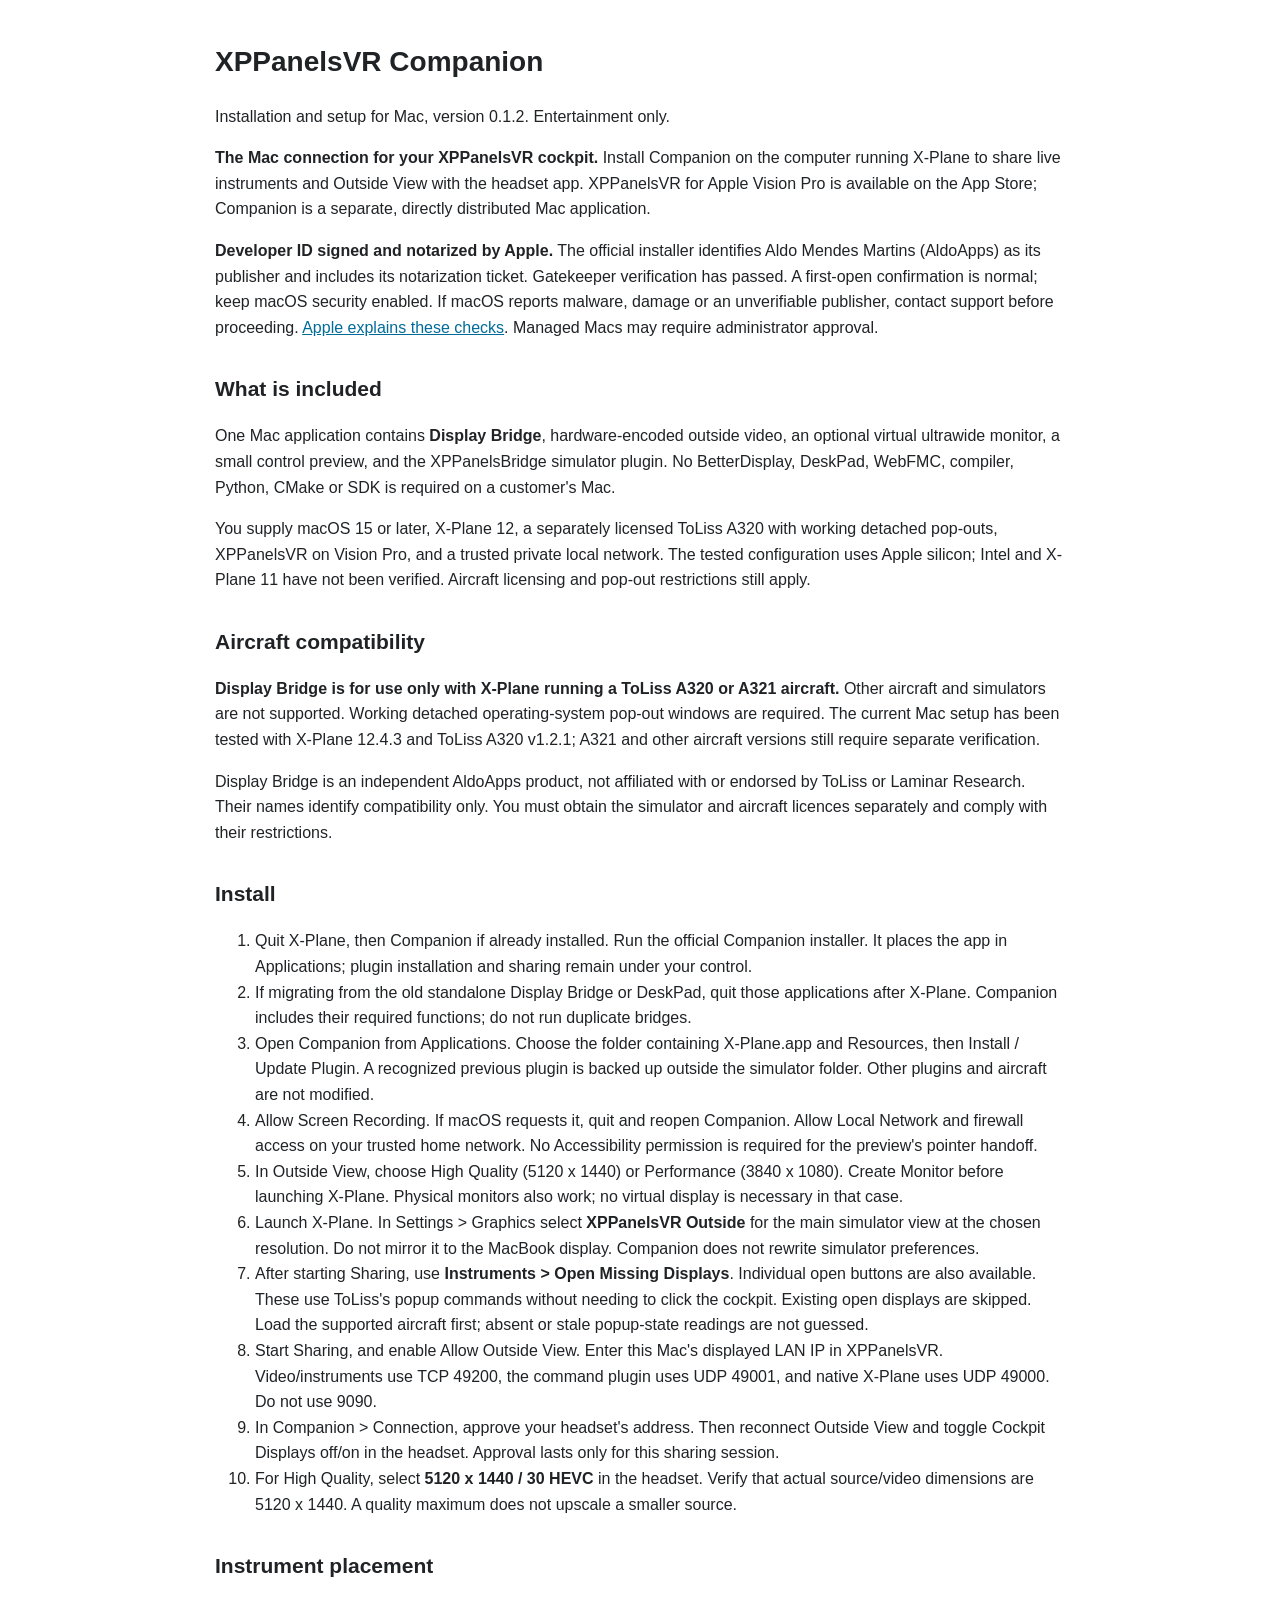
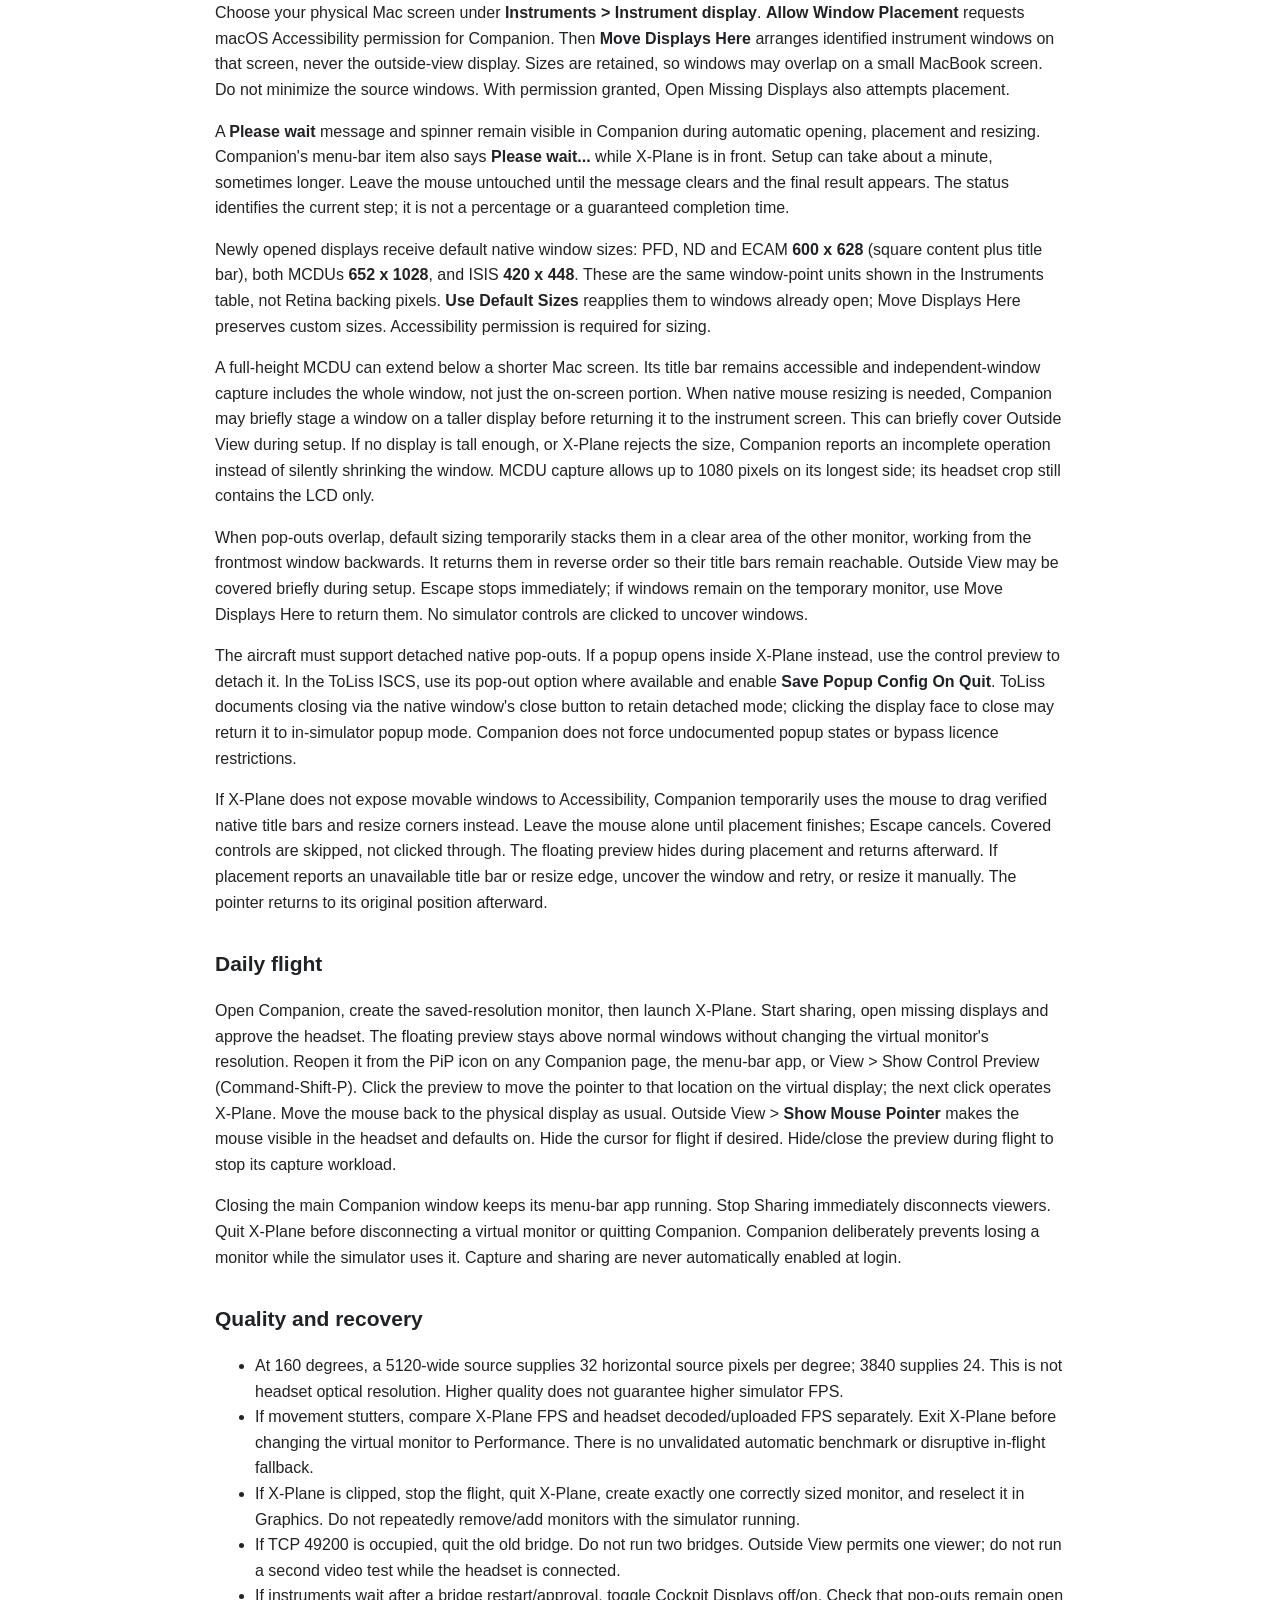
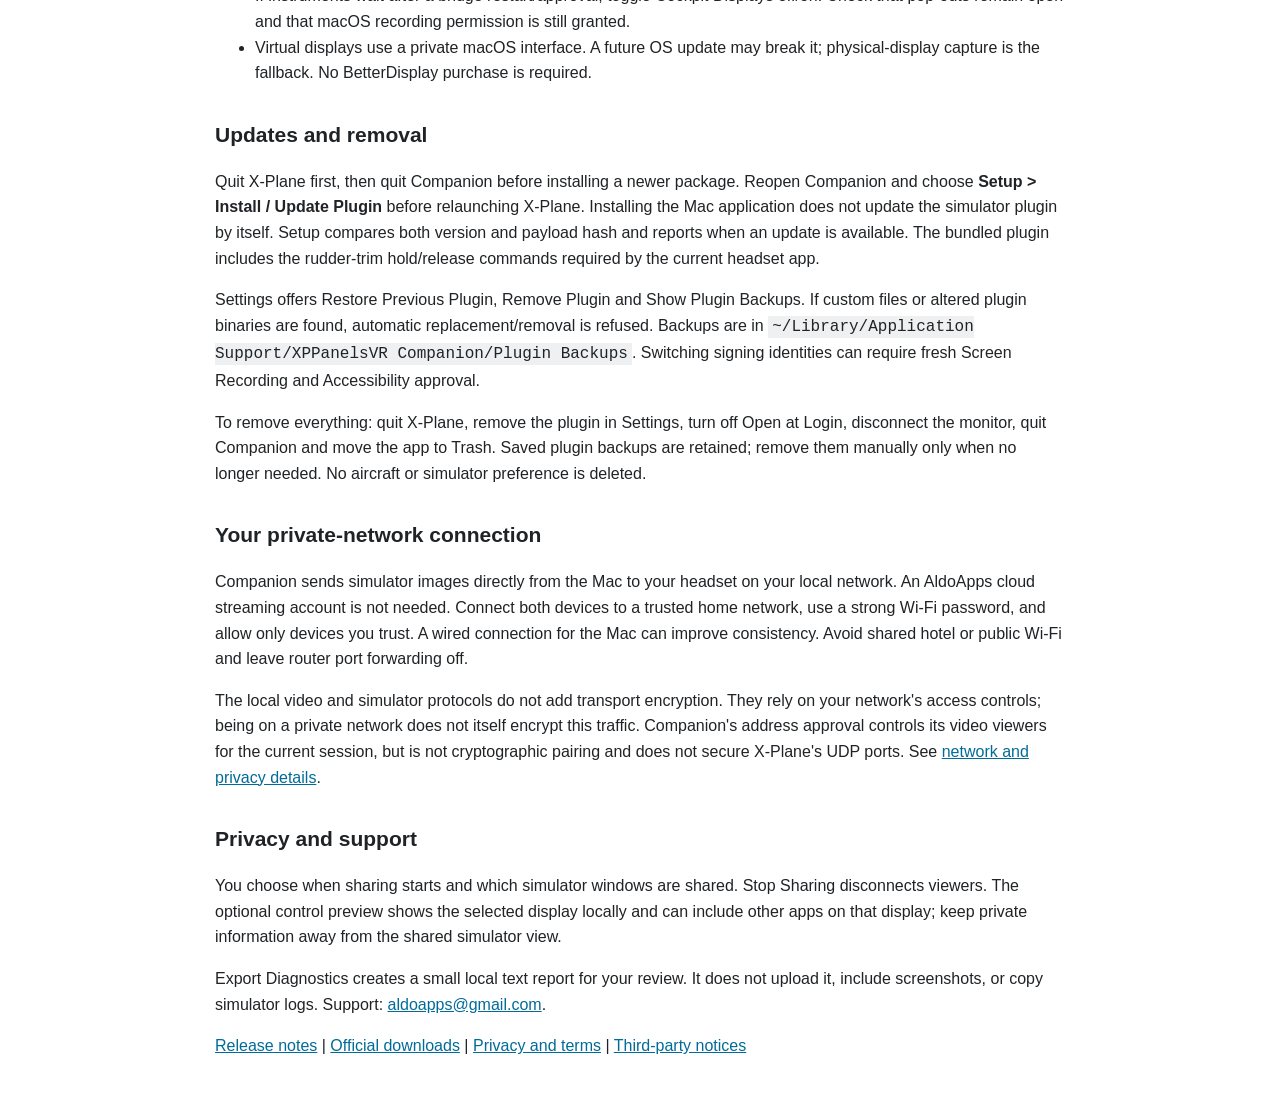
==== Help.html @ 798d8218 "Clarify official installer, Apple verification and private-network setup" ====
<!doctype html><html lang="en"><meta charset="utf-8"><meta name="viewport" content="width=device-width">
<title>XPPanelsVR Companion Help</title>
<style>body{font:16px/1.6 -apple-system,sans-serif;max-width:850px;margin:40px auto;padding:0 24px;color:#202326}h1{font-size:28px}h2{font-size:21px;margin-top:32px}code{background:#eef0f2;padding:2px 4px}a{color:#006b98}</style>
<h1>XPPanelsVR Companion</h1><p>Installation and setup for Mac, version 0.1.2. Entertainment only.</p>
<p><strong>The Mac connection for your XPPanelsVR cockpit.</strong> Install Companion on the computer running X-Plane to share live instruments and Outside View with the headset app. XPPanelsVR for Apple Vision Pro is available on the App Store; Companion is a separate, directly distributed Mac application.</p>
<p><strong>Developer ID signed and notarized by Apple.</strong> The official installer identifies Aldo Mendes Martins (AldoApps) as its publisher and includes its notarization ticket. Gatekeeper verification has passed. A first-open confirmation is normal; keep macOS security enabled. If macOS reports malware, damage or an unverifiable publisher, contact support before proceeding. <a href="https://support.apple.com/102445">Apple explains these checks</a>. Managed Macs may require administrator approval.</p>
<h2>What is included</h2>
<p>One Mac application contains <strong>Display Bridge</strong>, hardware-encoded outside video, an optional virtual ultrawide monitor, a small control preview, and the XPPanelsBridge simulator plugin. No BetterDisplay, DeskPad, WebFMC, compiler, Python, CMake or SDK is required on a customer's Mac.</p>
<p>You supply macOS 15 or later, X-Plane 12, a separately licensed ToLiss A320 with working detached pop-outs, XPPanelsVR on Vision Pro, and a trusted private local network. The tested configuration uses Apple silicon; Intel and X-Plane 11 have not been verified. Aircraft licensing and pop-out restrictions still apply.</p>
<h2>Aircraft compatibility</h2>
<p><strong>Display Bridge is for use only with X-Plane running a ToLiss A320 or A321 aircraft.</strong> Other aircraft and simulators are not supported. Working detached operating-system pop-out windows are required. The current Mac setup has been tested with X-Plane 12.4.3 and ToLiss A320 v1.2.1; A321 and other aircraft versions still require separate verification.</p>
<p>Display Bridge is an independent AldoApps product, not affiliated with or endorsed by ToLiss or Laminar Research. Their names identify compatibility only. You must obtain the simulator and aircraft licences separately and comply with their restrictions.</p>
<h2>Install</h2><ol>
<li>Quit X-Plane, then Companion if already installed. Run the official Companion installer. It places the app in Applications; plugin installation and sharing remain under your control.</li>
<li>If migrating from the old standalone Display Bridge or DeskPad, quit those applications after X-Plane. Companion includes their required functions; do not run duplicate bridges.</li>
<li>Open Companion from Applications. Choose the folder containing X-Plane.app and Resources, then Install / Update Plugin. A recognized previous plugin is backed up outside the simulator folder. Other plugins and aircraft are not modified.</li>
<li>Allow Screen Recording. If macOS requests it, quit and reopen Companion. Allow Local Network and firewall access on your trusted home network. No Accessibility permission is required for the preview's pointer handoff.</li>
<li>In Outside View, choose High Quality (5120 x 1440) or Performance (3840 x 1080). Create Monitor before launching X-Plane. Physical monitors also work; no virtual display is necessary in that case.</li>
<li>Launch X-Plane. In Settings &gt; Graphics select <strong>XPPanelsVR Outside</strong> for the main simulator view at the chosen resolution. Do not mirror it to the MacBook display. Companion does not rewrite simulator preferences.</li>
<li>After starting Sharing, use <strong>Instruments &gt; Open Missing Displays</strong>. Individual open buttons are also available. These use ToLiss's popup commands without needing to click the cockpit. Existing open displays are skipped. Load the supported aircraft first; absent or stale popup-state readings are not guessed.</li>
<li>Start Sharing, and enable Allow Outside View. Enter this Mac's displayed LAN IP in XPPanelsVR. Video/instruments use TCP 49200, the command plugin uses UDP 49001, and native X-Plane uses UDP 49000. Do not use 9090.</li>
<li>In Companion &gt; Connection, approve your headset's address. Then reconnect Outside View and toggle Cockpit Displays off/on in the headset. Approval lasts only for this sharing session.</li>
<li>For High Quality, select <strong>5120 x 1440 / 30 HEVC</strong> in the headset. Verify that actual source/video dimensions are 5120 x 1440. A quality maximum does not upscale a smaller source.</li>
</ol>
<h2>Instrument placement</h2><p>Choose your physical Mac screen under <strong>Instruments &gt; Instrument display</strong>. <strong>Allow Window Placement</strong> requests macOS Accessibility permission for Companion. Then <strong>Move Displays Here</strong> arranges identified instrument windows on that screen, never the outside-view display. Sizes are retained, so windows may overlap on a small MacBook screen. Do not minimize the source windows. With permission granted, Open Missing Displays also attempts placement.</p>
<p>A <strong>Please wait</strong> message and spinner remain visible in Companion during automatic opening, placement and resizing. Companion's menu-bar item also says <strong>Please wait...</strong> while X-Plane is in front. Setup can take about a minute, sometimes longer. Leave the mouse untouched until the message clears and the final result appears. The status identifies the current step; it is not a percentage or a guaranteed completion time.</p>
<p>Newly opened displays receive default native window sizes: PFD, ND and ECAM <strong>600 x 628</strong> (square content plus title bar), both MCDUs <strong>652 x 1028</strong>, and ISIS <strong>420 x 448</strong>. These are the same window-point units shown in the Instruments table, not Retina backing pixels. <strong>Use Default Sizes</strong> reapplies them to windows already open; Move Displays Here preserves custom sizes. Accessibility permission is required for sizing.</p>
<p>A full-height MCDU can extend below a shorter Mac screen. Its title bar remains accessible and independent-window capture includes the whole window, not just the on-screen portion. When native mouse resizing is needed, Companion may briefly stage a window on a taller display before returning it to the instrument screen. This can briefly cover Outside View during setup. If no display is tall enough, or X-Plane rejects the size, Companion reports an incomplete operation instead of silently shrinking the window. MCDU capture allows up to 1080 pixels on its longest side; its headset crop still contains the LCD only.</p>
<p>When pop-outs overlap, default sizing temporarily stacks them in a clear area of the other monitor, working from the frontmost window backwards. It returns them in reverse order so their title bars remain reachable. Outside View may be covered briefly during setup. Escape stops immediately; if windows remain on the temporary monitor, use Move Displays Here to return them. No simulator controls are clicked to uncover windows.</p>
<p>The aircraft must support detached native pop-outs. If a popup opens inside X-Plane instead, use the control preview to detach it. In the ToLiss ISCS, use its pop-out option where available and enable <strong>Save Popup Config On Quit</strong>. ToLiss documents closing via the native window's close button to retain detached mode; clicking the display face to close may return it to in-simulator popup mode. Companion does not force undocumented popup states or bypass licence restrictions.</p>
<p>If X-Plane does not expose movable windows to Accessibility, Companion temporarily uses the mouse to drag verified native title bars and resize corners instead. Leave the mouse alone until placement finishes; Escape cancels. Covered controls are skipped, not clicked through. The floating preview hides during placement and returns afterward. If placement reports an unavailable title bar or resize edge, uncover the window and retry, or resize it manually. The pointer returns to its original position afterward.</p>
<h2>Daily flight</h2><p>Open Companion, create the saved-resolution monitor, then launch X-Plane. Start sharing, open missing displays and approve the headset. The floating preview stays above normal windows without changing the virtual monitor's resolution. Reopen it from the PiP icon on any Companion page, the menu-bar app, or View &gt; Show Control Preview (Command-Shift-P). Click the preview to move the pointer to that location on the virtual display; the next click operates X-Plane. Move the mouse back to the physical display as usual. Outside View &gt; <strong>Show Mouse Pointer</strong> makes the mouse visible in the headset and defaults on. Hide the cursor for flight if desired. Hide/close the preview during flight to stop its capture workload.</p>
<p>Closing the main Companion window keeps its menu-bar app running. Stop Sharing immediately disconnects viewers. Quit X-Plane before disconnecting a virtual monitor or quitting Companion. Companion deliberately prevents losing a monitor while the simulator uses it. Capture and sharing are never automatically enabled at login.</p>
<h2>Quality and recovery</h2><ul>
<li>At 160 degrees, a 5120-wide source supplies 32 horizontal source pixels per degree; 3840 supplies 24. This is not headset optical resolution. Higher quality does not guarantee higher simulator FPS.</li>
<li>If movement stutters, compare X-Plane FPS and headset decoded/uploaded FPS separately. Exit X-Plane before changing the virtual monitor to Performance. There is no unvalidated automatic benchmark or disruptive in-flight fallback.</li>
<li>If X-Plane is clipped, stop the flight, quit X-Plane, create exactly one correctly sized monitor, and reselect it in Graphics. Do not repeatedly remove/add monitors with the simulator running.</li>
<li>If TCP 49200 is occupied, quit the old bridge. Do not run two bridges. Outside View permits one viewer; do not run a second video test while the headset is connected.</li>
<li>If instruments wait after a bridge restart/approval, toggle Cockpit Displays off/on. Check that pop-outs remain open and that macOS recording permission is still granted.</li>
<li>Virtual displays use a private macOS interface. A future OS update may break it; physical-display capture is the fallback. No BetterDisplay purchase is required.</li>
</ul>
<h2>Updates and removal</h2><p>Quit X-Plane first, then quit Companion before installing a newer package. Reopen Companion and choose <strong>Setup &gt; Install / Update Plugin</strong> before relaunching X-Plane. Installing the Mac application does not update the simulator plugin by itself. Setup compares both version and payload hash and reports when an update is available. The bundled plugin includes the rudder-trim hold/release commands required by the current headset app.</p>
<p>Settings offers Restore Previous Plugin, Remove Plugin and Show Plugin Backups. If custom files or altered plugin binaries are found, automatic replacement/removal is refused. Backups are in <code>~/Library/Application Support/XPPanelsVR Companion/Plugin Backups</code>. Switching signing identities can require fresh Screen Recording and Accessibility approval.</p>
<p>To remove everything: quit X-Plane, remove the plugin in Settings, turn off Open at Login, disconnect the monitor, quit Companion and move the app to Trash. Saved plugin backups are retained; remove them manually only when no longer needed. No aircraft or simulator preference is deleted.</p>
<h2 id="private-network">Your private-network connection</h2><p>Companion sends simulator images directly from the Mac to your headset on your local network. An AldoApps cloud streaming account is not needed. Connect both devices to a trusted home network, use a strong Wi-Fi password, and allow only devices you trust. A wired connection for the Mac can improve consistency. Avoid shared hotel or public Wi-Fi and leave router port forwarding off.</p>
<p>The local video and simulator protocols do not add transport encryption. They rely on your network's access controls; being on a private network does not itself encrypt this traffic. Companion's address approval controls its video viewers for the current session, but is not cryptographic pairing and does not secure X-Plane's UDP ports. See <a href="Privacy-and-Terms.html#network">network and privacy details</a>.</p>
<h2>Privacy and support</h2><p>You choose when sharing starts and which simulator windows are shared. Stop Sharing disconnects viewers. The optional control preview shows the selected display locally and can include other apps on that display; keep private information away from the shared simulator view.</p>
<p>Export Diagnostics creates a small local text report for your review. It does not upload it, include screenshots, or copy simulator logs. Support: <a href="mailto:aldoapps@gmail.com">aldoapps@gmail.com</a>.</p>
<p><a href="Release-Notes.html">Release notes</a> | <a href="https://aldomm.github.io/XPPanelsVR-Companion/">Official downloads</a> | <a href="Privacy-and-Terms.html">Privacy and terms</a> | <a href="Third-Party-Notices.html">Third-party notices</a></p></html>
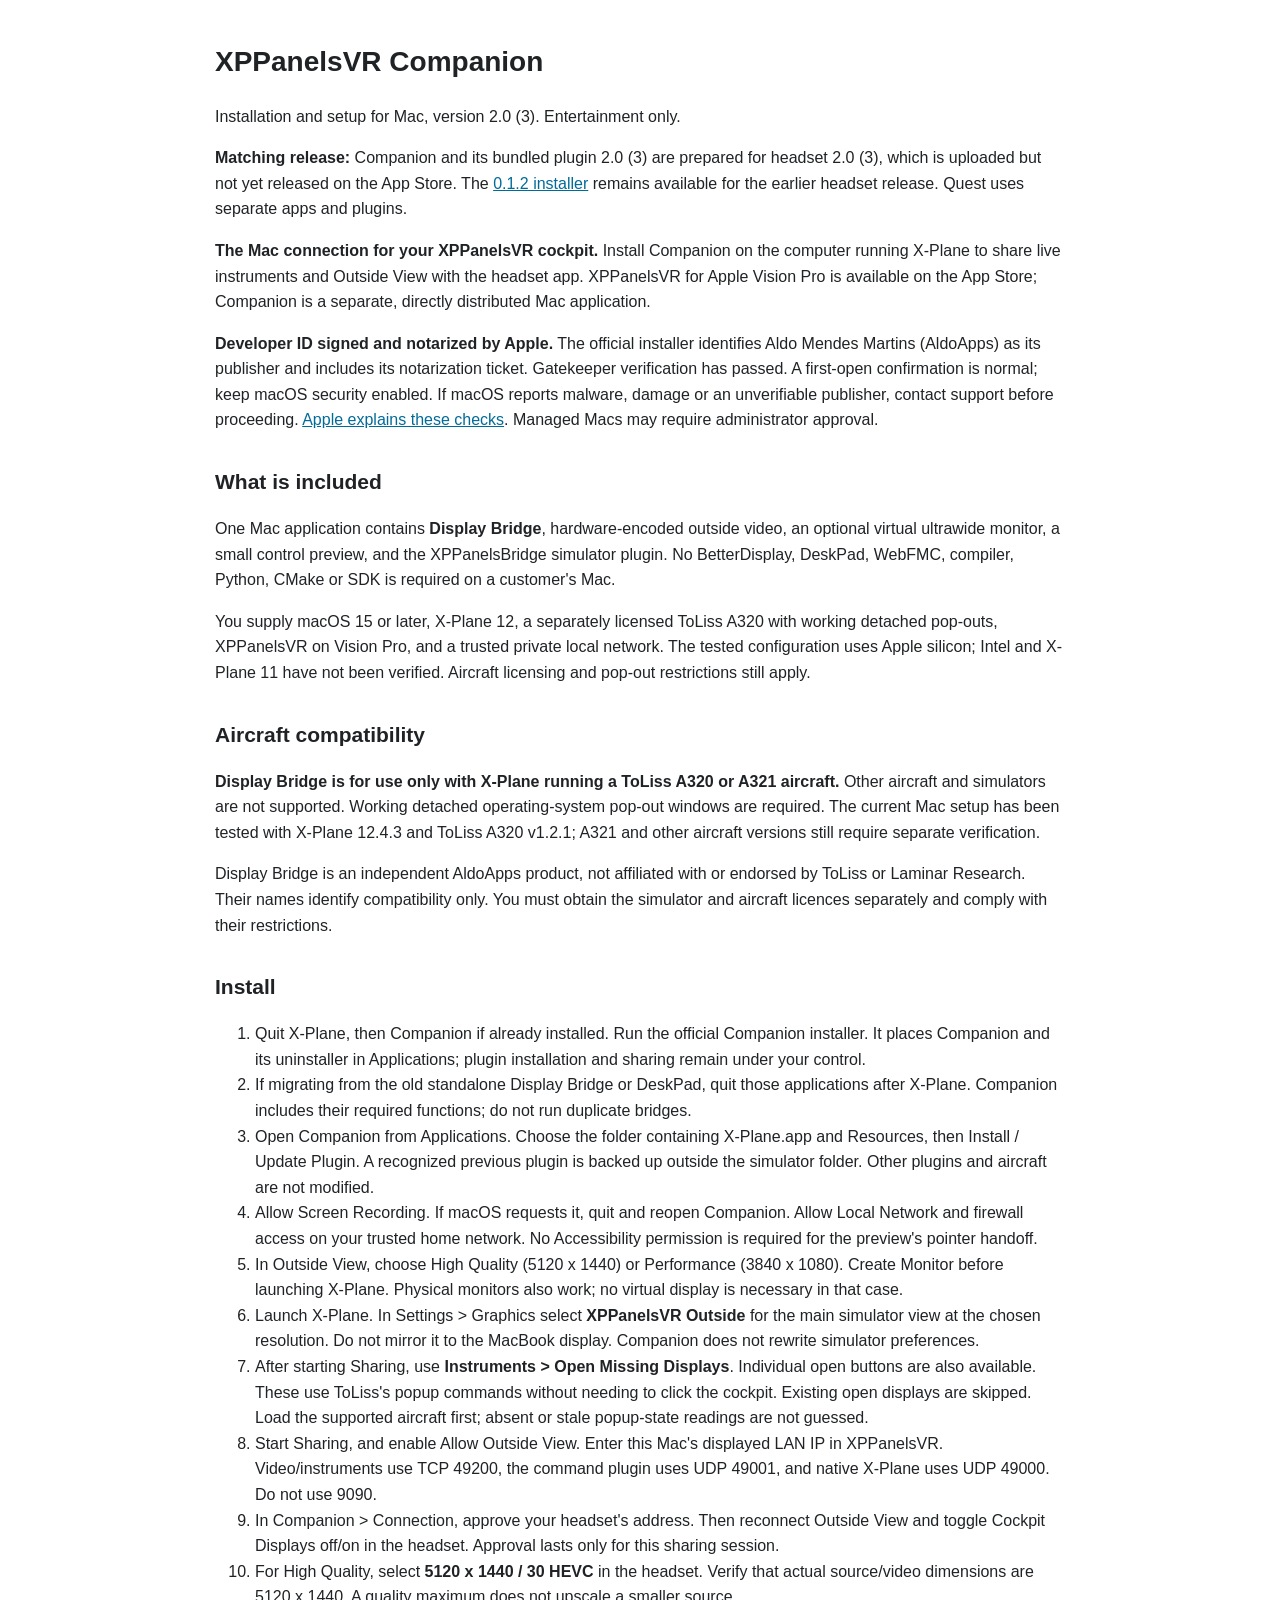
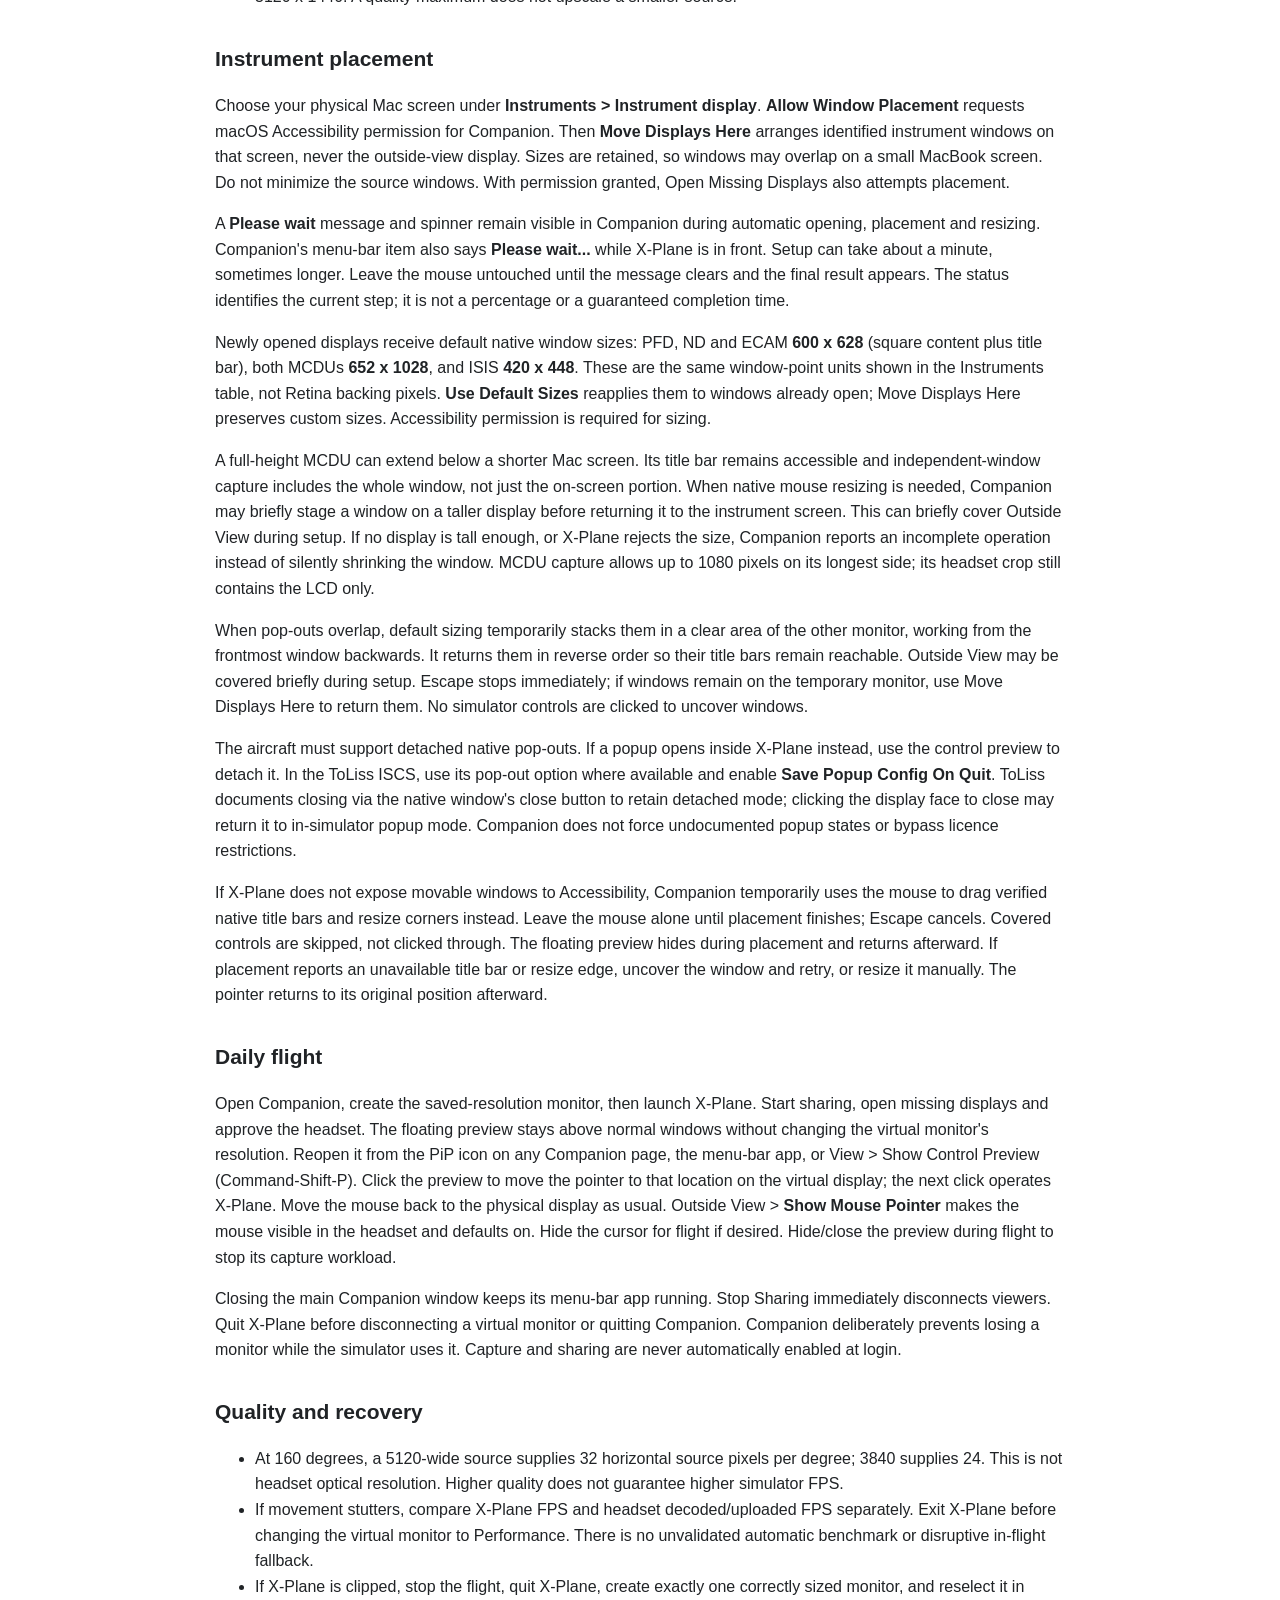
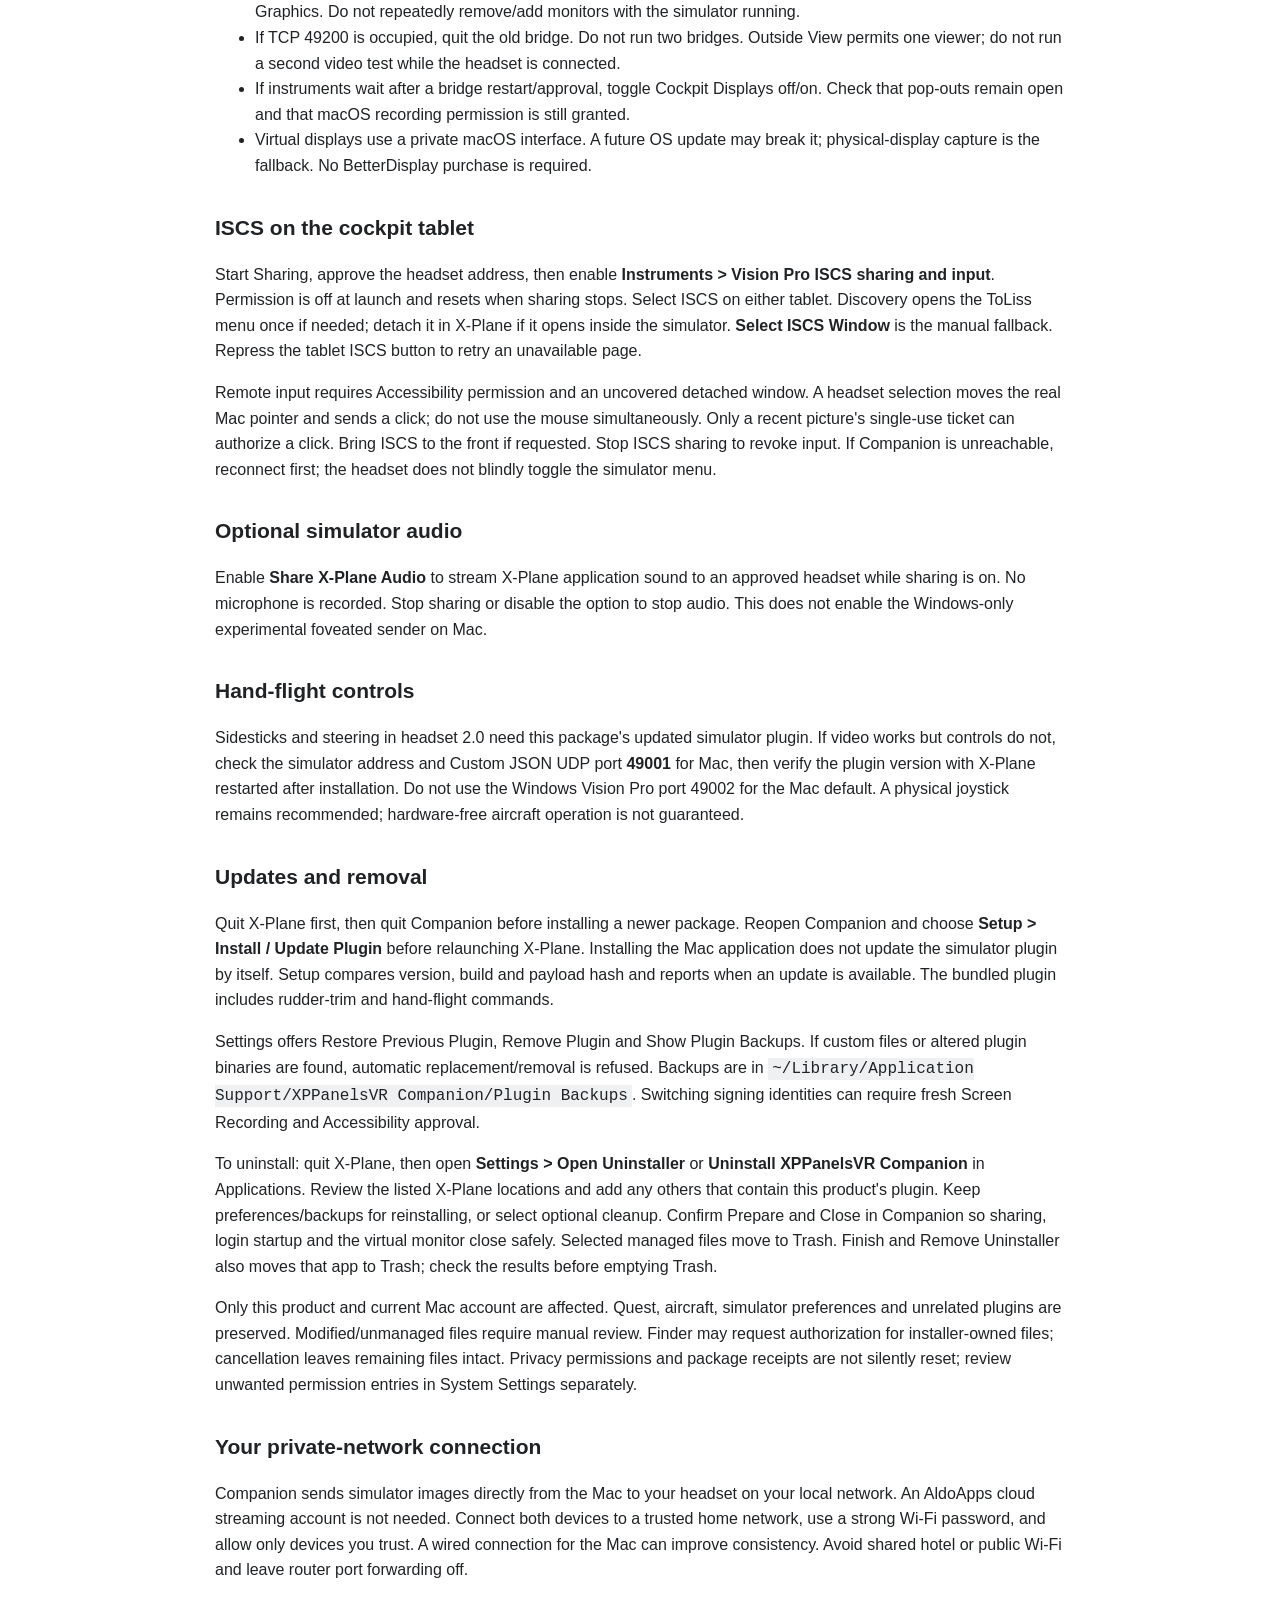
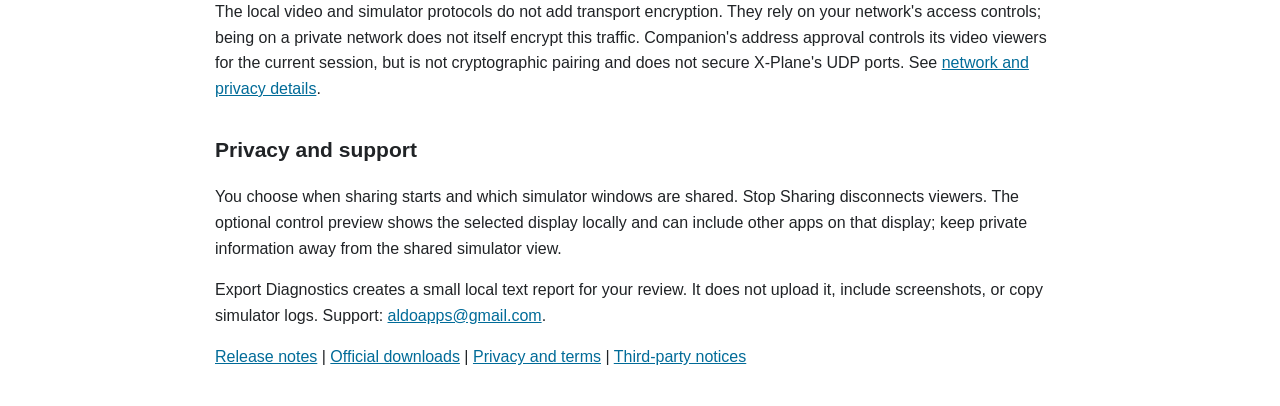
==== commit f9e5c271: "Publish notarized Mac Companion 2.0 build 3 download information" ====
--- a/Help.html
+++ b/Help.html
@@ -1,7 +1,8 @@
 <!doctype html><html lang="en"><meta charset="utf-8"><meta name="viewport" content="width=device-width">
 <title>XPPanelsVR Companion Help</title>
 <style>body{font:16px/1.6 -apple-system,sans-serif;max-width:850px;margin:40px auto;padding:0 24px;color:#202326}h1{font-size:28px}h2{font-size:21px;margin-top:32px}code{background:#eef0f2;padding:2px 4px}a{color:#006b98}</style>
-<h1>XPPanelsVR Companion</h1><p>Installation and setup for Mac, version 0.1.2. Entertainment only.</p>
+<h1>XPPanelsVR Companion</h1><p>Installation and setup for Mac, version 2.0 (3). Entertainment only.</p>
+<p><strong>Matching release:</strong> Companion and its bundled plugin 2.0 (3) are prepared for headset 2.0 (3), which is uploaded but not yet released on the App Store. The <a href="https://github.com/aldomm/XPPanelsVR-Companion/releases/tag/v0.1.2-preview">0.1.2 installer</a> remains available for the earlier headset release. Quest uses separate apps and plugins.</p>
 <p><strong>The Mac connection for your XPPanelsVR cockpit.</strong> Install Companion on the computer running X-Plane to share live instruments and Outside View with the headset app. XPPanelsVR for Apple Vision Pro is available on the App Store; Companion is a separate, directly distributed Mac application.</p>
 <p><strong>Developer ID signed and notarized by Apple.</strong> The official installer identifies Aldo Mendes Martins (AldoApps) as its publisher and includes its notarization ticket. Gatekeeper verification has passed. A first-open confirmation is normal; keep macOS security enabled. If macOS reports malware, damage or an unverifiable publisher, contact support before proceeding. <a href="https://support.apple.com/102445">Apple explains these checks</a>. Managed Macs may require administrator approval.</p>
 <h2>What is included</h2>
@@ -11,7 +12,7 @@
 <p><strong>Display Bridge is for use only with X-Plane running a ToLiss A320 or A321 aircraft.</strong> Other aircraft and simulators are not supported. Working detached operating-system pop-out windows are required. The current Mac setup has been tested with X-Plane 12.4.3 and ToLiss A320 v1.2.1; A321 and other aircraft versions still require separate verification.</p>
 <p>Display Bridge is an independent AldoApps product, not affiliated with or endorsed by ToLiss or Laminar Research. Their names identify compatibility only. You must obtain the simulator and aircraft licences separately and comply with their restrictions.</p>
 <h2>Install</h2><ol>
-<li>Quit X-Plane, then Companion if already installed. Run the official Companion installer. It places the app in Applications; plugin installation and sharing remain under your control.</li>
+<li>Quit X-Plane, then Companion if already installed. Run the official Companion installer. It places Companion and its uninstaller in Applications; plugin installation and sharing remain under your control.</li>
 <li>If migrating from the old standalone Display Bridge or DeskPad, quit those applications after X-Plane. Companion includes their required functions; do not run duplicate bridges.</li>
 <li>Open Companion from Applications. Choose the folder containing X-Plane.app and Resources, then Install / Update Plugin. A recognized previous plugin is backed up outside the simulator folder. Other plugins and aircraft are not modified.</li>
 <li>Allow Screen Recording. If macOS requests it, quit and reopen Companion. Allow Local Network and firewall access on your trusted home network. No Accessibility permission is required for the preview's pointer handoff.</li>
@@ -39,9 +40,14 @@
 <li>If instruments wait after a bridge restart/approval, toggle Cockpit Displays off/on. Check that pop-outs remain open and that macOS recording permission is still granted.</li>
 <li>Virtual displays use a private macOS interface. A future OS update may break it; physical-display capture is the fallback. No BetterDisplay purchase is required.</li>
 </ul>
-<h2>Updates and removal</h2><p>Quit X-Plane first, then quit Companion before installing a newer package. Reopen Companion and choose <strong>Setup &gt; Install / Update Plugin</strong> before relaunching X-Plane. Installing the Mac application does not update the simulator plugin by itself. Setup compares both version and payload hash and reports when an update is available. The bundled plugin includes the rudder-trim hold/release commands required by the current headset app.</p>
+<h2>ISCS on the cockpit tablet</h2><p>Start Sharing, approve the headset address, then enable <strong>Instruments &gt; Vision Pro ISCS sharing and input</strong>. Permission is off at launch and resets when sharing stops. Select ISCS on either tablet. Discovery opens the ToLiss menu once if needed; detach it in X-Plane if it opens inside the simulator. <strong>Select ISCS Window</strong> is the manual fallback. Repress the tablet ISCS button to retry an unavailable page.</p>
+<p>Remote input requires Accessibility permission and an uncovered detached window. A headset selection moves the real Mac pointer and sends a click; do not use the mouse simultaneously. Only a recent picture's single-use ticket can authorize a click. Bring ISCS to the front if requested. Stop ISCS sharing to revoke input. If Companion is unreachable, reconnect first; the headset does not blindly toggle the simulator menu.</p>
+<h2>Optional simulator audio</h2><p>Enable <strong>Share X-Plane Audio</strong> to stream X-Plane application sound to an approved headset while sharing is on. No microphone is recorded. Stop sharing or disable the option to stop audio. This does not enable the Windows-only experimental foveated sender on Mac.</p>
+<h2>Hand-flight controls</h2><p>Sidesticks and steering in headset 2.0 need this package's updated simulator plugin. If video works but controls do not, check the simulator address and Custom JSON UDP port <strong>49001</strong> for Mac, then verify the plugin version with X-Plane restarted after installation. Do not use the Windows Vision Pro port 49002 for the Mac default. A physical joystick remains recommended; hardware-free aircraft operation is not guaranteed.</p>
+<h2>Updates and removal</h2><p>Quit X-Plane first, then quit Companion before installing a newer package. Reopen Companion and choose <strong>Setup &gt; Install / Update Plugin</strong> before relaunching X-Plane. Installing the Mac application does not update the simulator plugin by itself. Setup compares version, build and payload hash and reports when an update is available. The bundled plugin includes rudder-trim and hand-flight commands.</p>
 <p>Settings offers Restore Previous Plugin, Remove Plugin and Show Plugin Backups. If custom files or altered plugin binaries are found, automatic replacement/removal is refused. Backups are in <code>~/Library/Application Support/XPPanelsVR Companion/Plugin Backups</code>. Switching signing identities can require fresh Screen Recording and Accessibility approval.</p>
-<p>To remove everything: quit X-Plane, remove the plugin in Settings, turn off Open at Login, disconnect the monitor, quit Companion and move the app to Trash. Saved plugin backups are retained; remove them manually only when no longer needed. No aircraft or simulator preference is deleted.</p>
+<p>To uninstall: quit X-Plane, then open <strong>Settings &gt; Open Uninstaller</strong> or <strong>Uninstall XPPanelsVR Companion</strong> in Applications. Review the listed X-Plane locations and add any others that contain this product's plugin. Keep preferences/backups for reinstalling, or select optional cleanup. Confirm Prepare and Close in Companion so sharing, login startup and the virtual monitor close safely. Selected managed files move to Trash. Finish and Remove Uninstaller also moves that app to Trash; check the results before emptying Trash.</p>
+<p>Only this product and current Mac account are affected. Quest, aircraft, simulator preferences and unrelated plugins are preserved. Modified/unmanaged files require manual review. Finder may request authorization for installer-owned files; cancellation leaves remaining files intact. Privacy permissions and package receipts are not silently reset; review unwanted permission entries in System Settings separately.</p>
 <h2 id="private-network">Your private-network connection</h2><p>Companion sends simulator images directly from the Mac to your headset on your local network. An AldoApps cloud streaming account is not needed. Connect both devices to a trusted home network, use a strong Wi-Fi password, and allow only devices you trust. A wired connection for the Mac can improve consistency. Avoid shared hotel or public Wi-Fi and leave router port forwarding off.</p>
 <p>The local video and simulator protocols do not add transport encryption. They rely on your network's access controls; being on a private network does not itself encrypt this traffic. Companion's address approval controls its video viewers for the current session, but is not cryptographic pairing and does not secure X-Plane's UDP ports. See <a href="Privacy-and-Terms.html#network">network and privacy details</a>.</p>
 <h2>Privacy and support</h2><p>You choose when sharing starts and which simulator windows are shared. Stop Sharing disconnects viewers. The optional control preview shows the selected display locally and can include other apps on that display; keep private information away from the shared simulator view.</p>
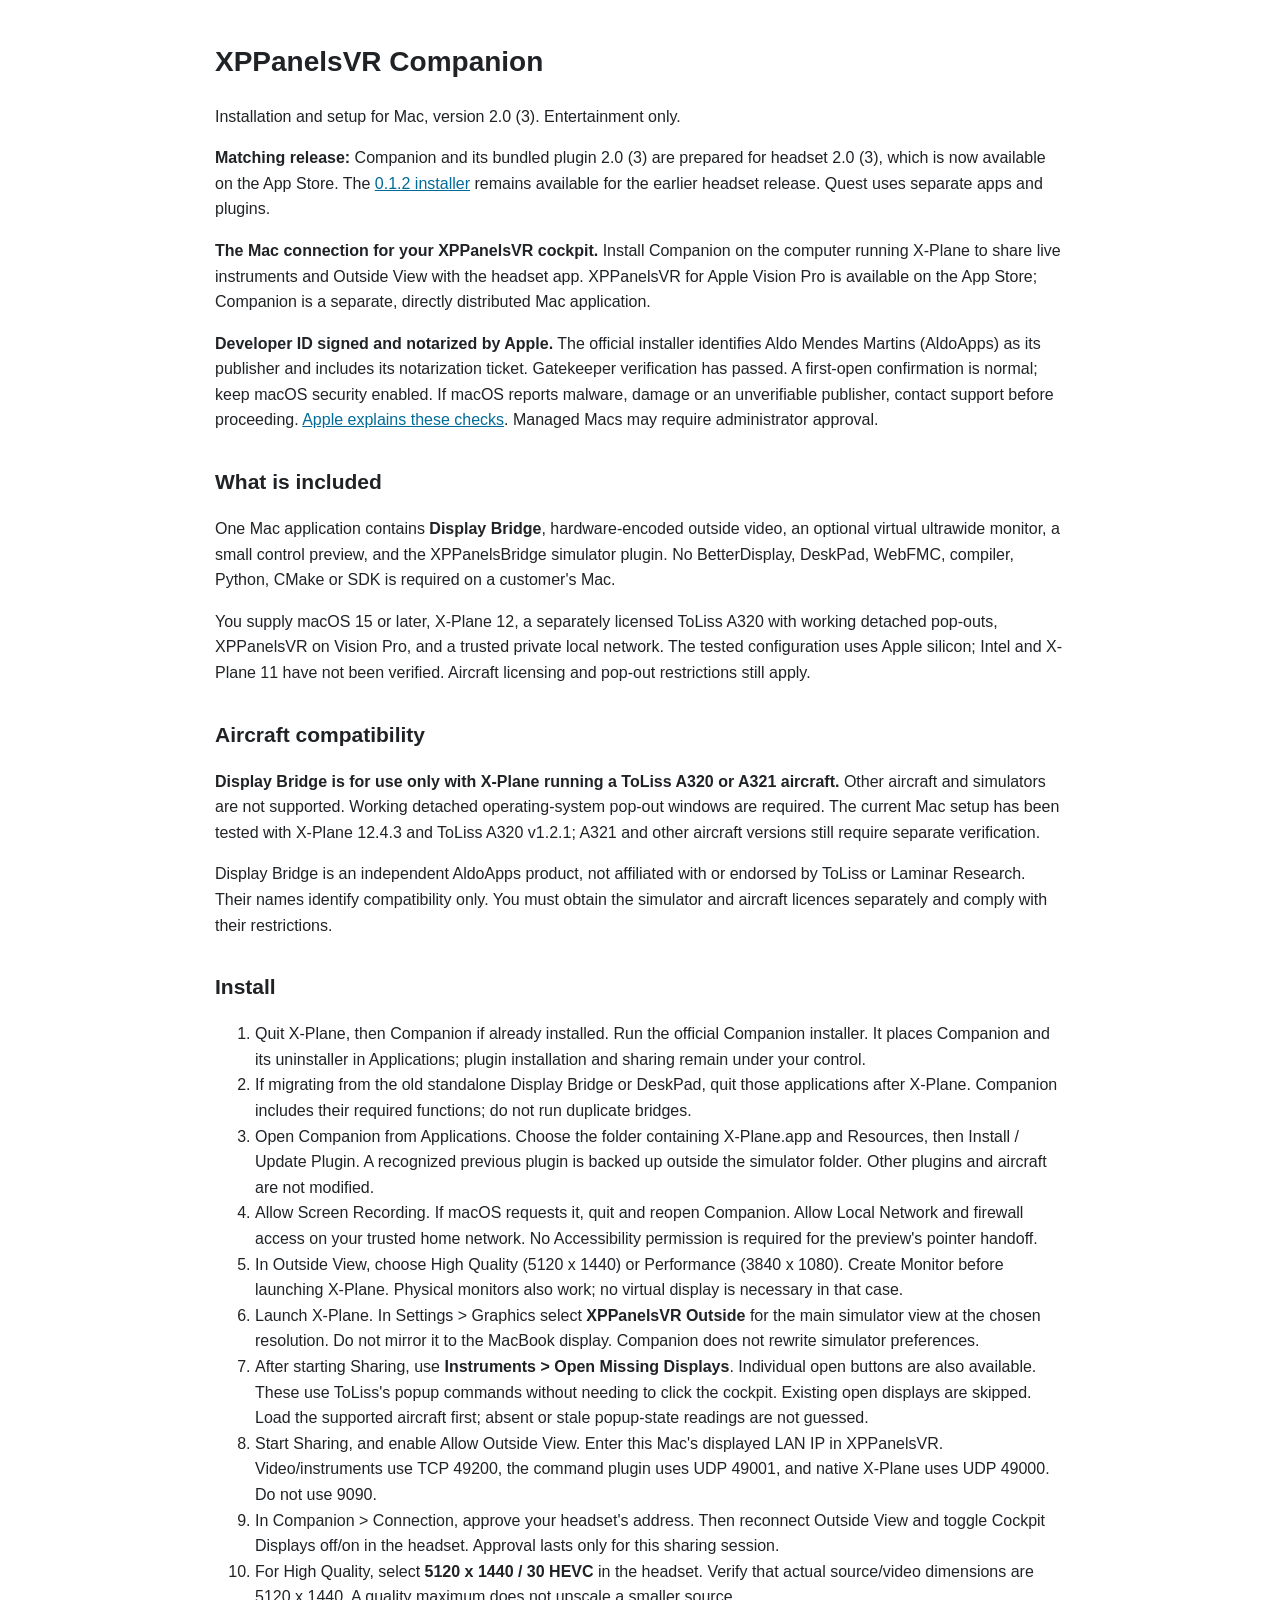
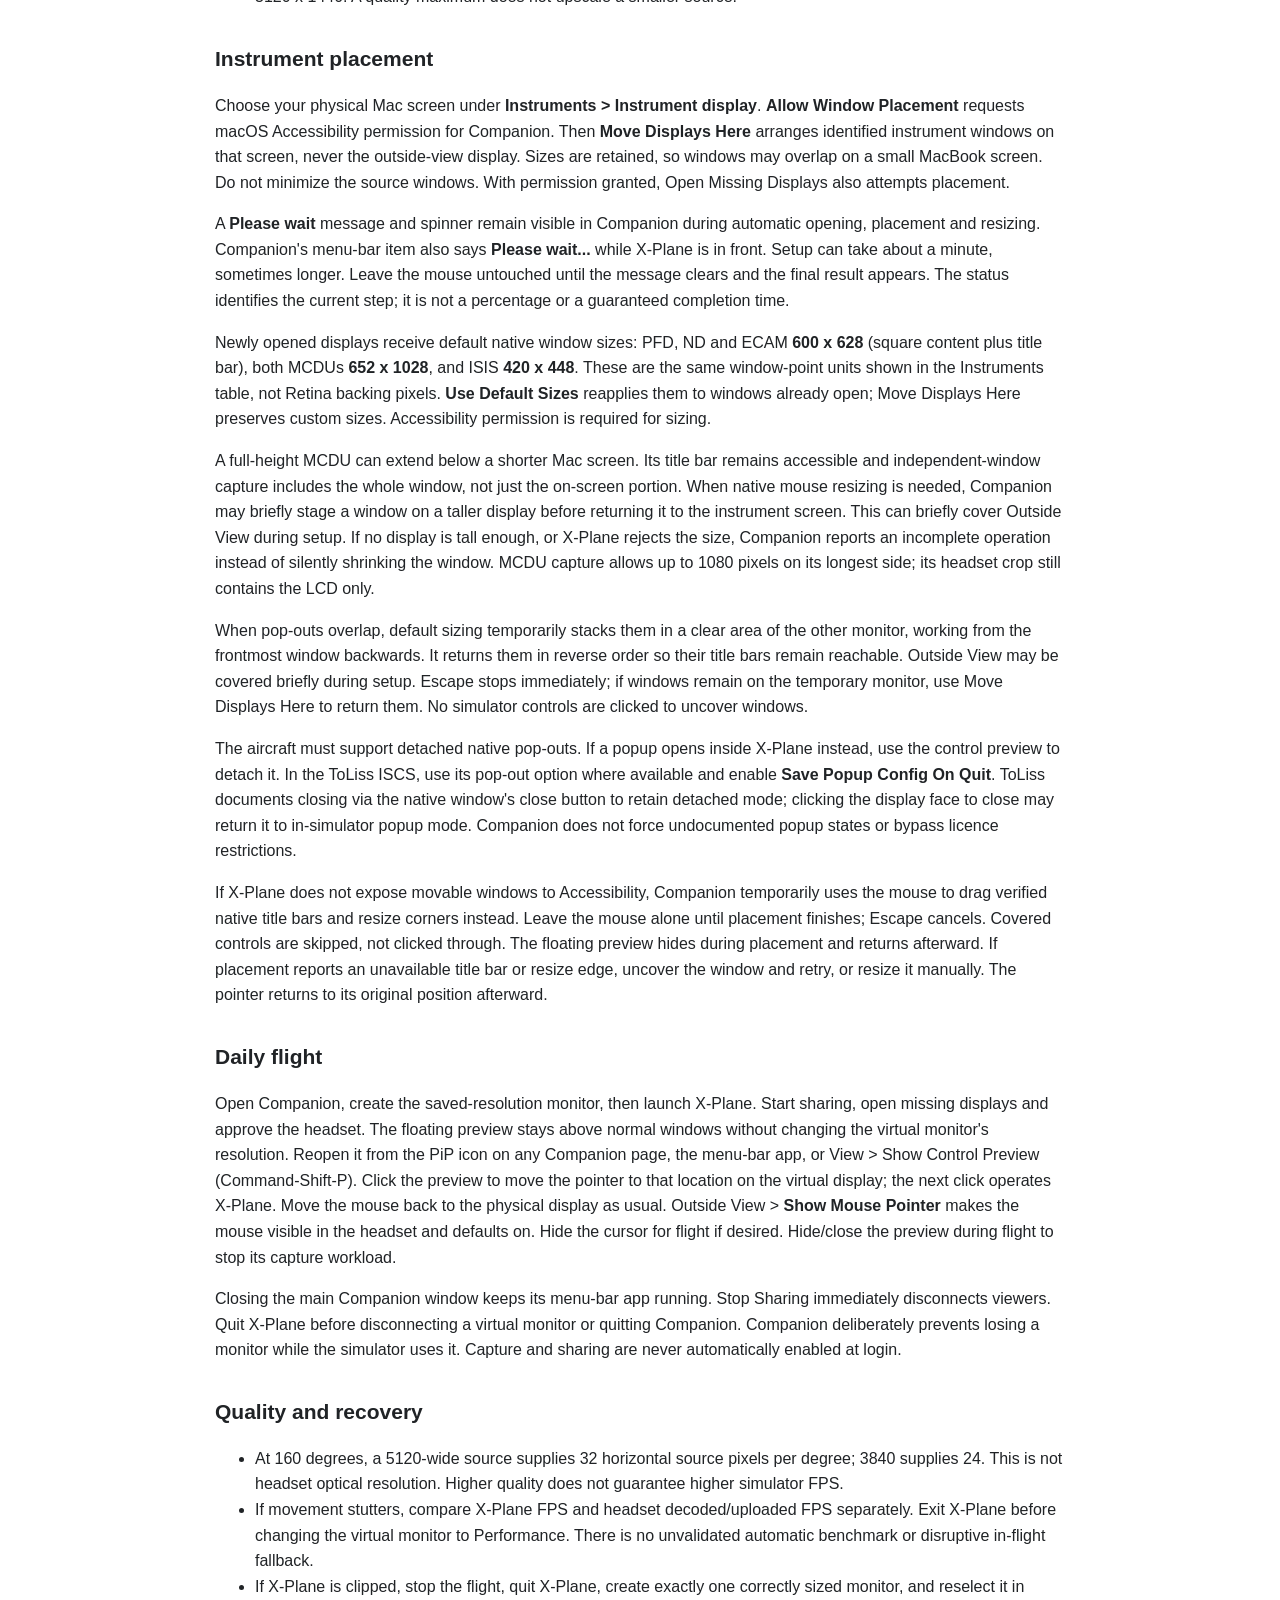
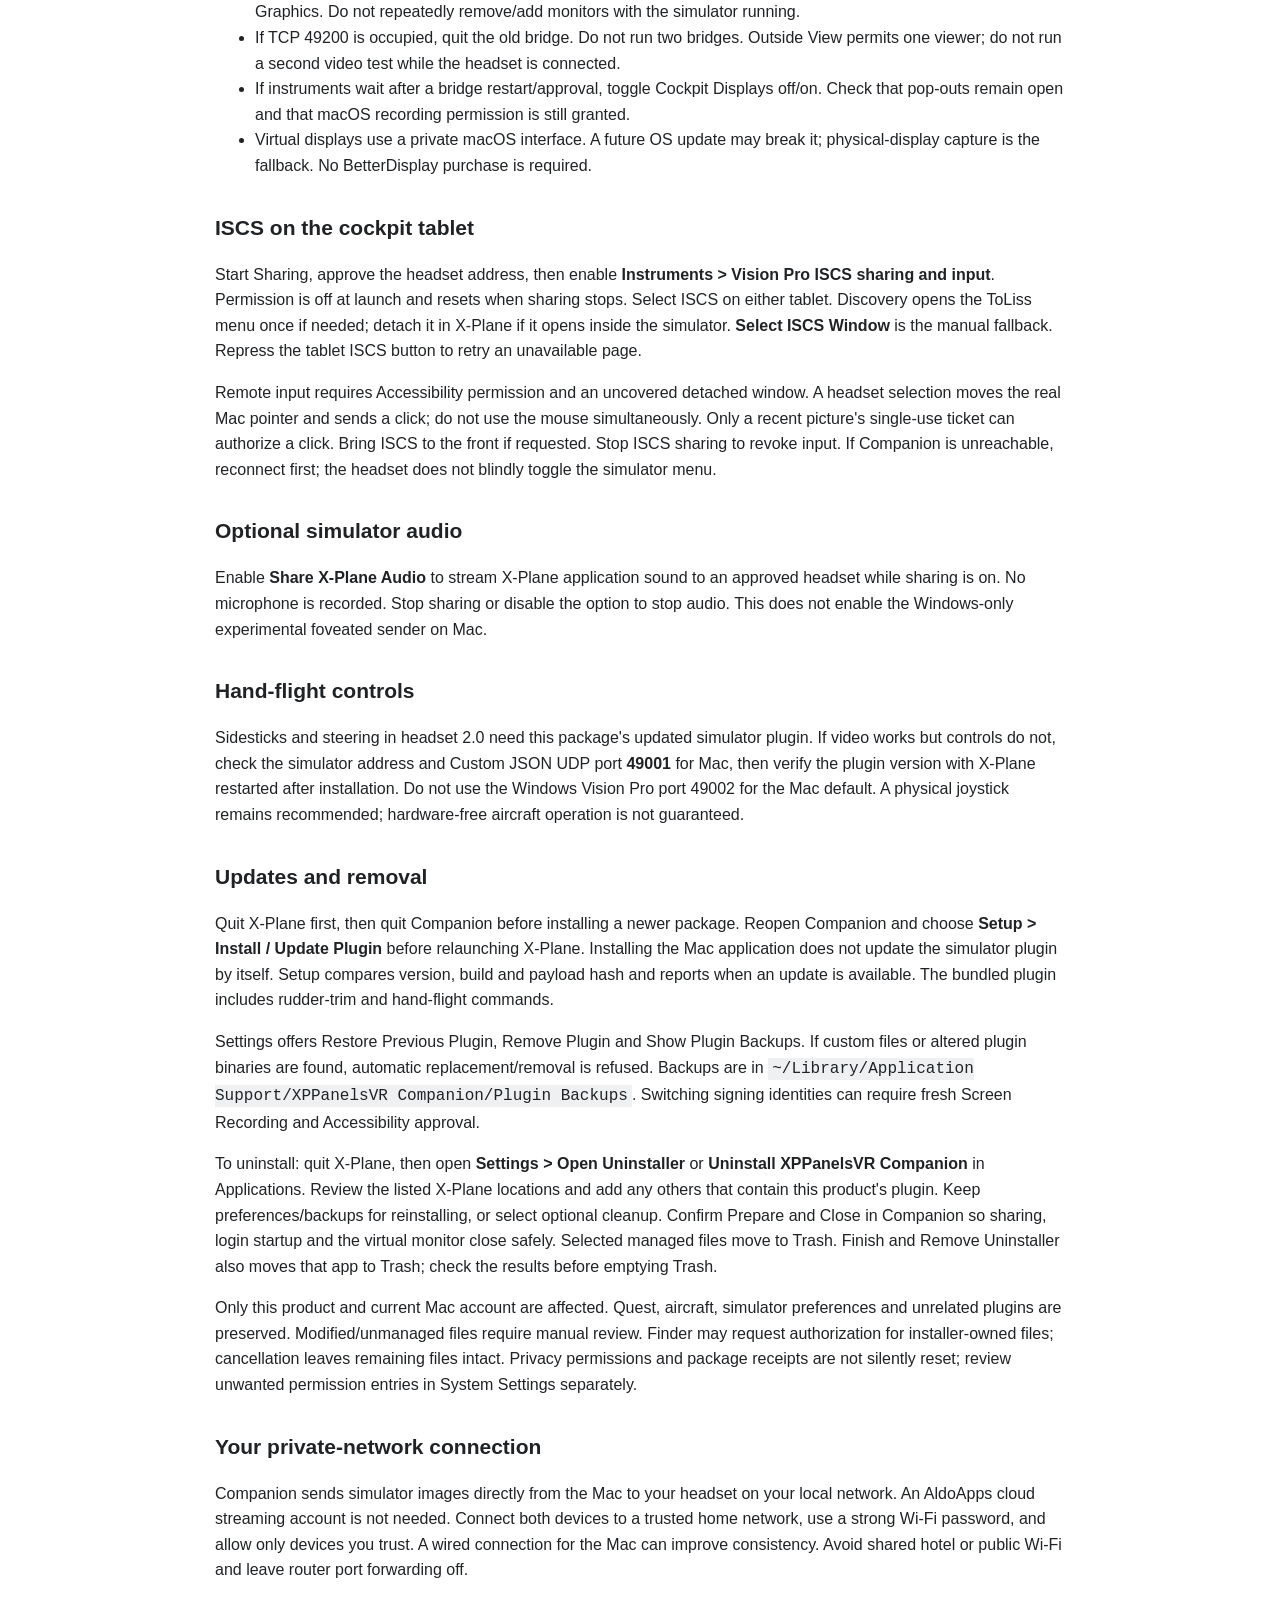
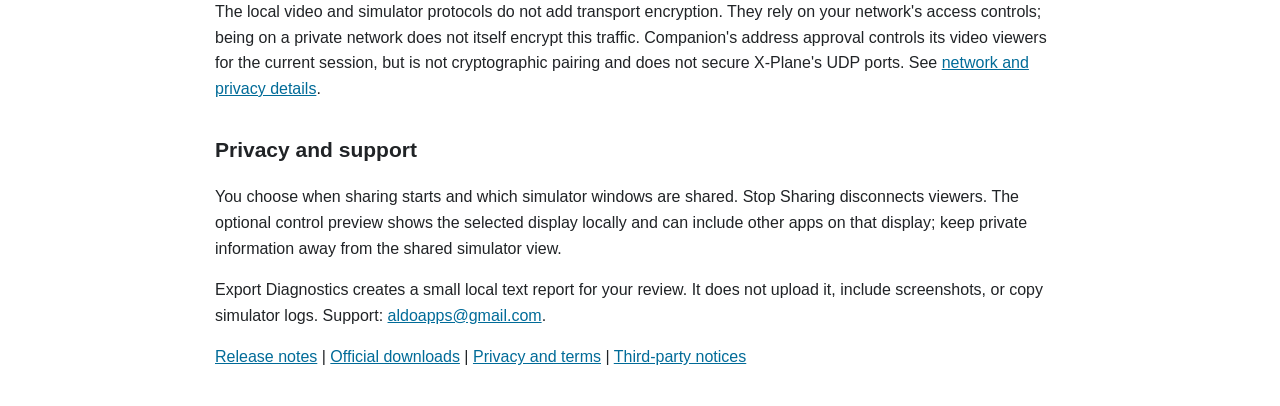
==== commit ef8435f4: "Publish Windows Companion 2.0 with signing guide and previous downloads" ====
--- a/Help.html
+++ b/Help.html
@@ -2,7 +2,7 @@
 <title>XPPanelsVR Companion Help</title>
 <style>body{font:16px/1.6 -apple-system,sans-serif;max-width:850px;margin:40px auto;padding:0 24px;color:#202326}h1{font-size:28px}h2{font-size:21px;margin-top:32px}code{background:#eef0f2;padding:2px 4px}a{color:#006b98}</style>
 <h1>XPPanelsVR Companion</h1><p>Installation and setup for Mac, version 2.0 (3). Entertainment only.</p>
-<p><strong>Matching release:</strong> Companion and its bundled plugin 2.0 (3) are prepared for headset 2.0 (3), which is uploaded but not yet released on the App Store. The <a href="https://github.com/aldomm/XPPanelsVR-Companion/releases/tag/v0.1.2-preview">0.1.2 installer</a> remains available for the earlier headset release. Quest uses separate apps and plugins.</p>
+<p><strong>Matching release:</strong> Companion and its bundled plugin 2.0 (3) are prepared for headset 2.0 (3), which is now available on the App Store. The <a href="https://github.com/aldomm/XPPanelsVR-Companion/releases/tag/v0.1.2-preview">0.1.2 installer</a> remains available for the earlier headset release. Quest uses separate apps and plugins.</p>
 <p><strong>The Mac connection for your XPPanelsVR cockpit.</strong> Install Companion on the computer running X-Plane to share live instruments and Outside View with the headset app. XPPanelsVR for Apple Vision Pro is available on the App Store; Companion is a separate, directly distributed Mac application.</p>
 <p><strong>Developer ID signed and notarized by Apple.</strong> The official installer identifies Aldo Mendes Martins (AldoApps) as its publisher and includes its notarization ticket. Gatekeeper verification has passed. A first-open confirmation is normal; keep macOS security enabled. If macOS reports malware, damage or an unverifiable publisher, contact support before proceeding. <a href="https://support.apple.com/102445">Apple explains these checks</a>. Managed Macs may require administrator approval.</p>
 <h2>What is included</h2>
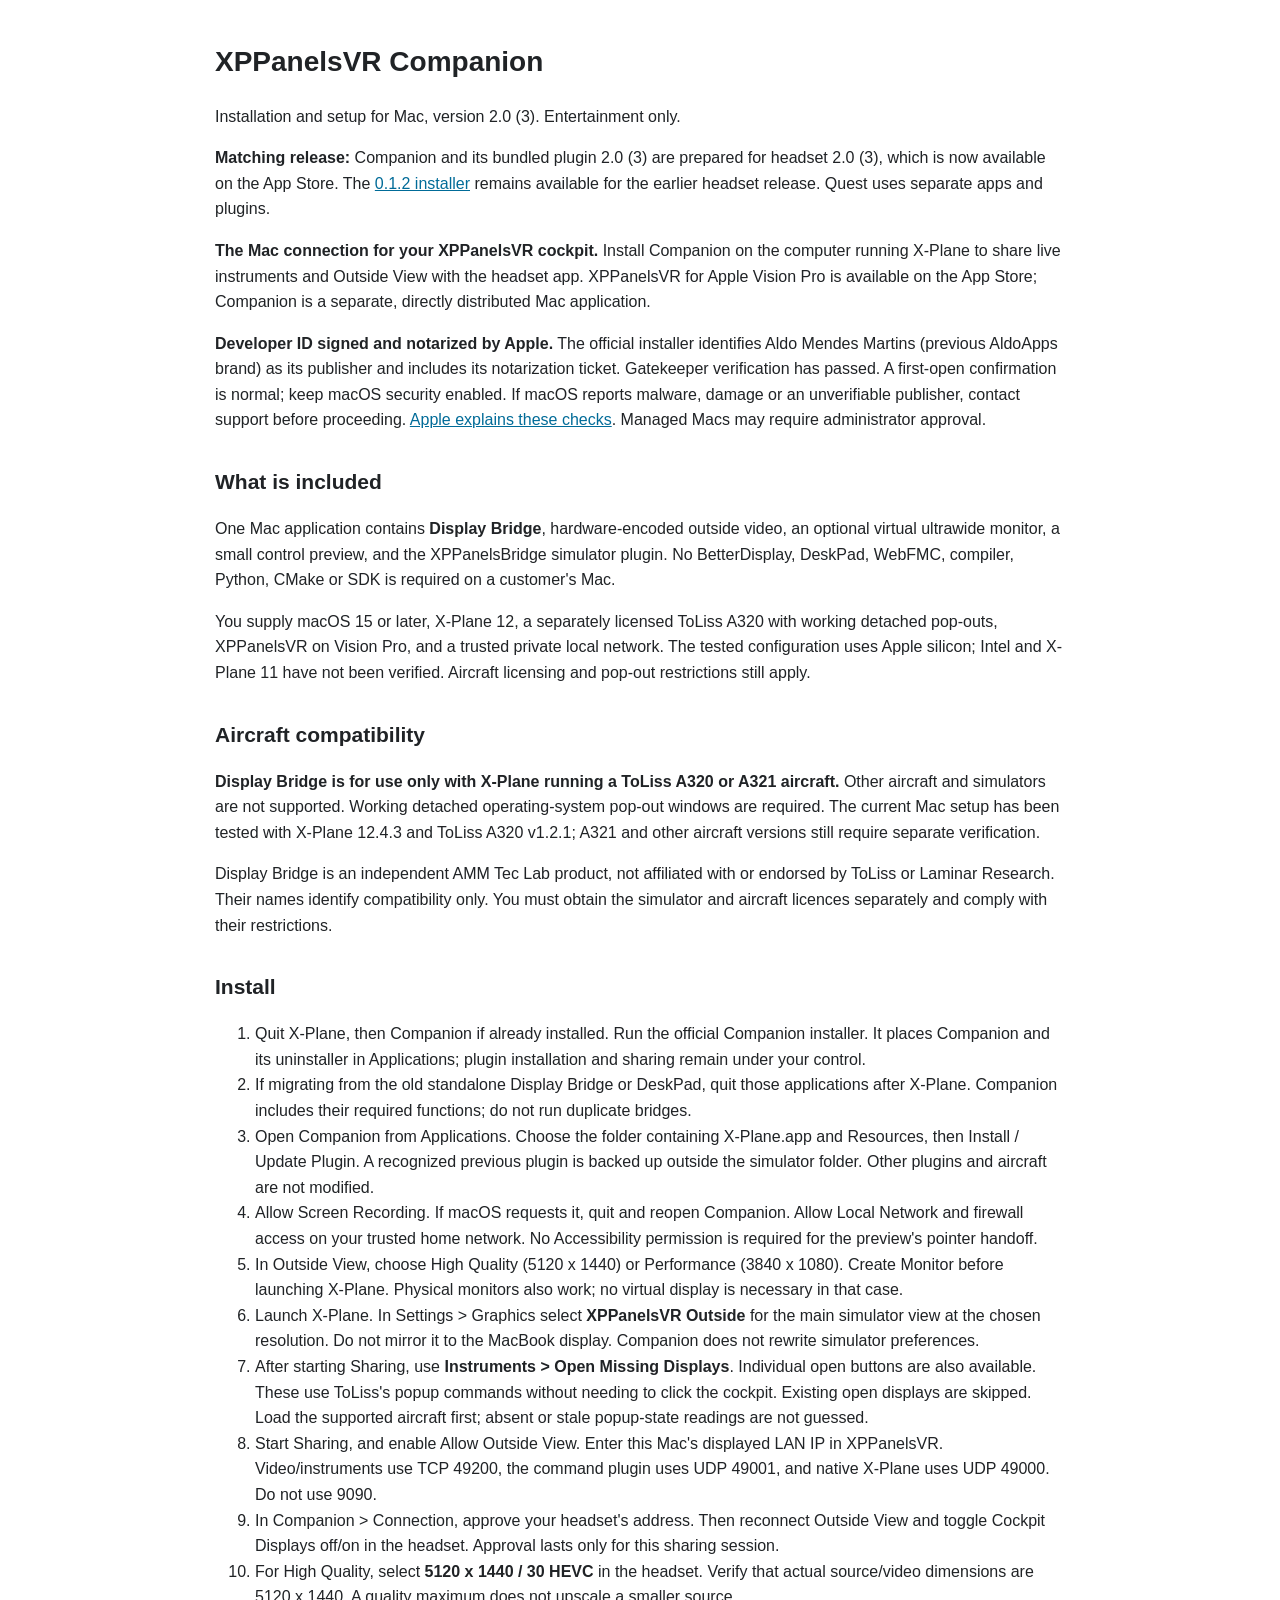
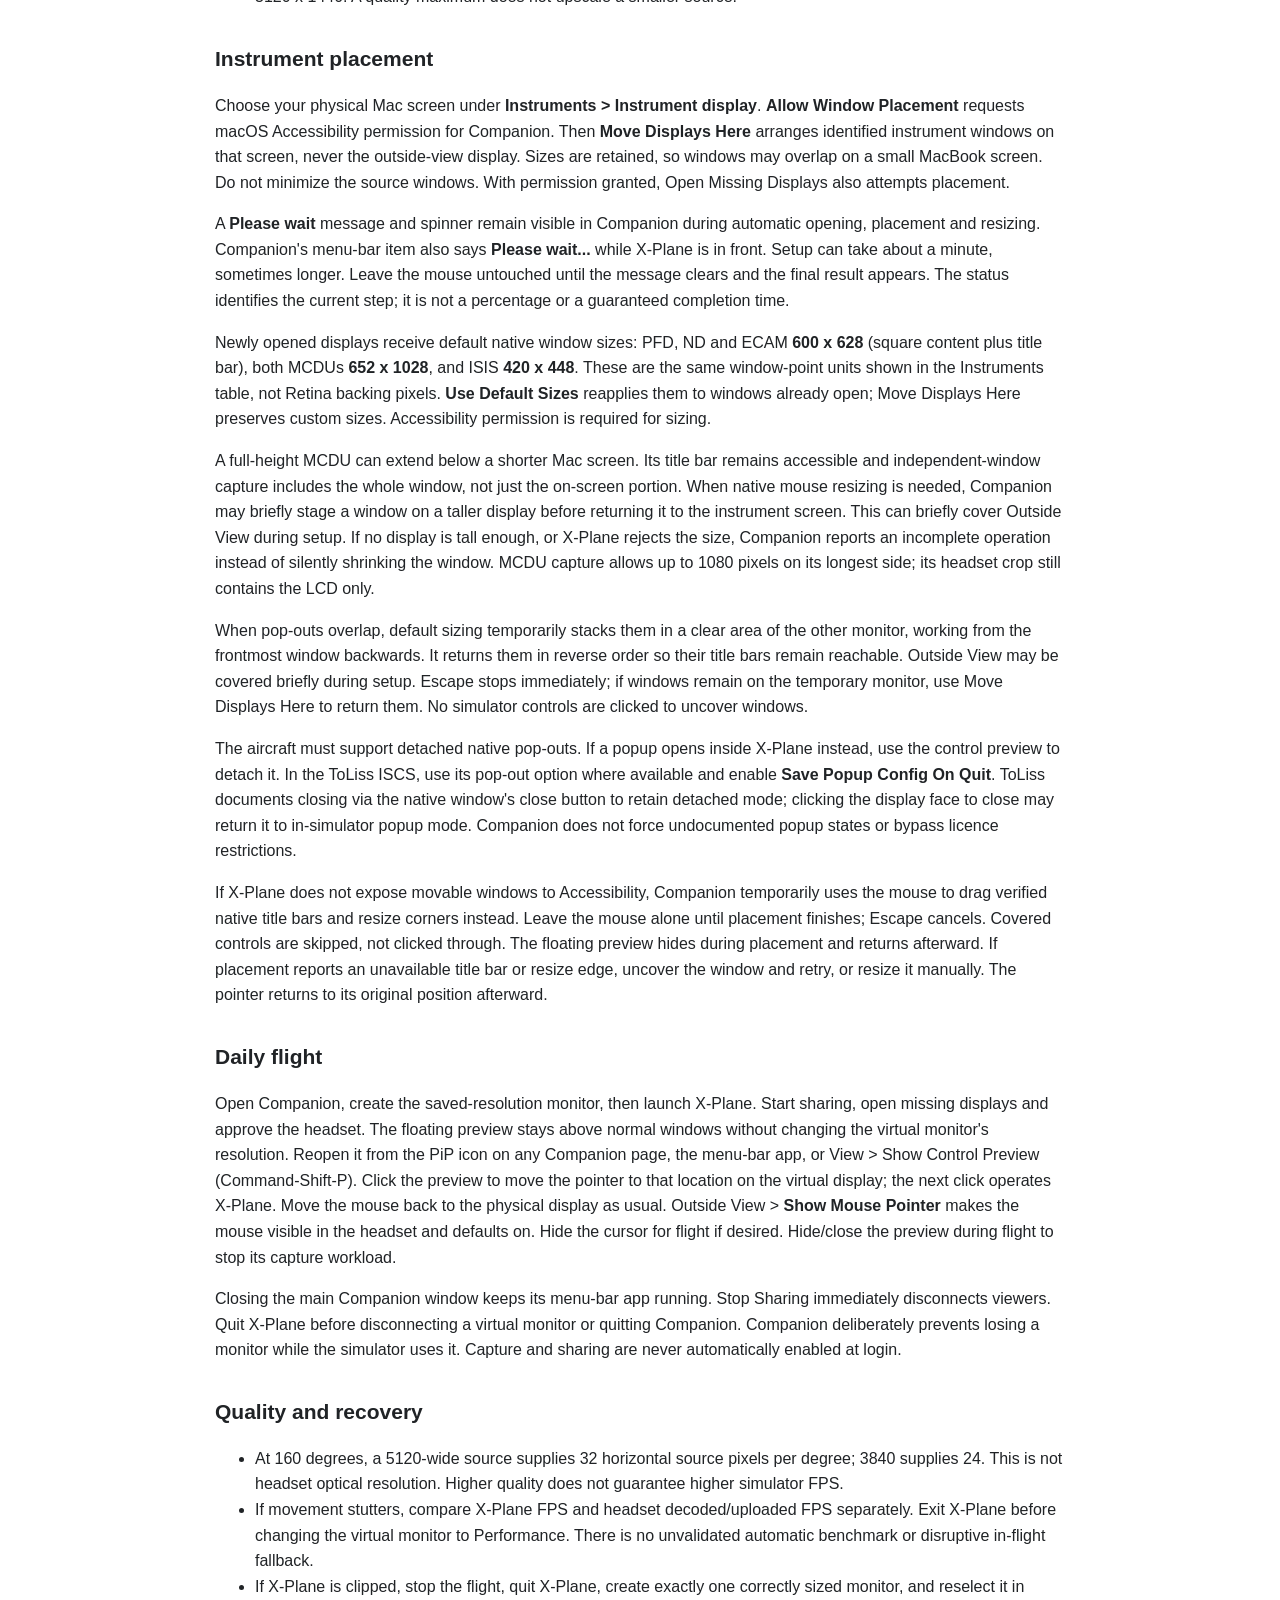
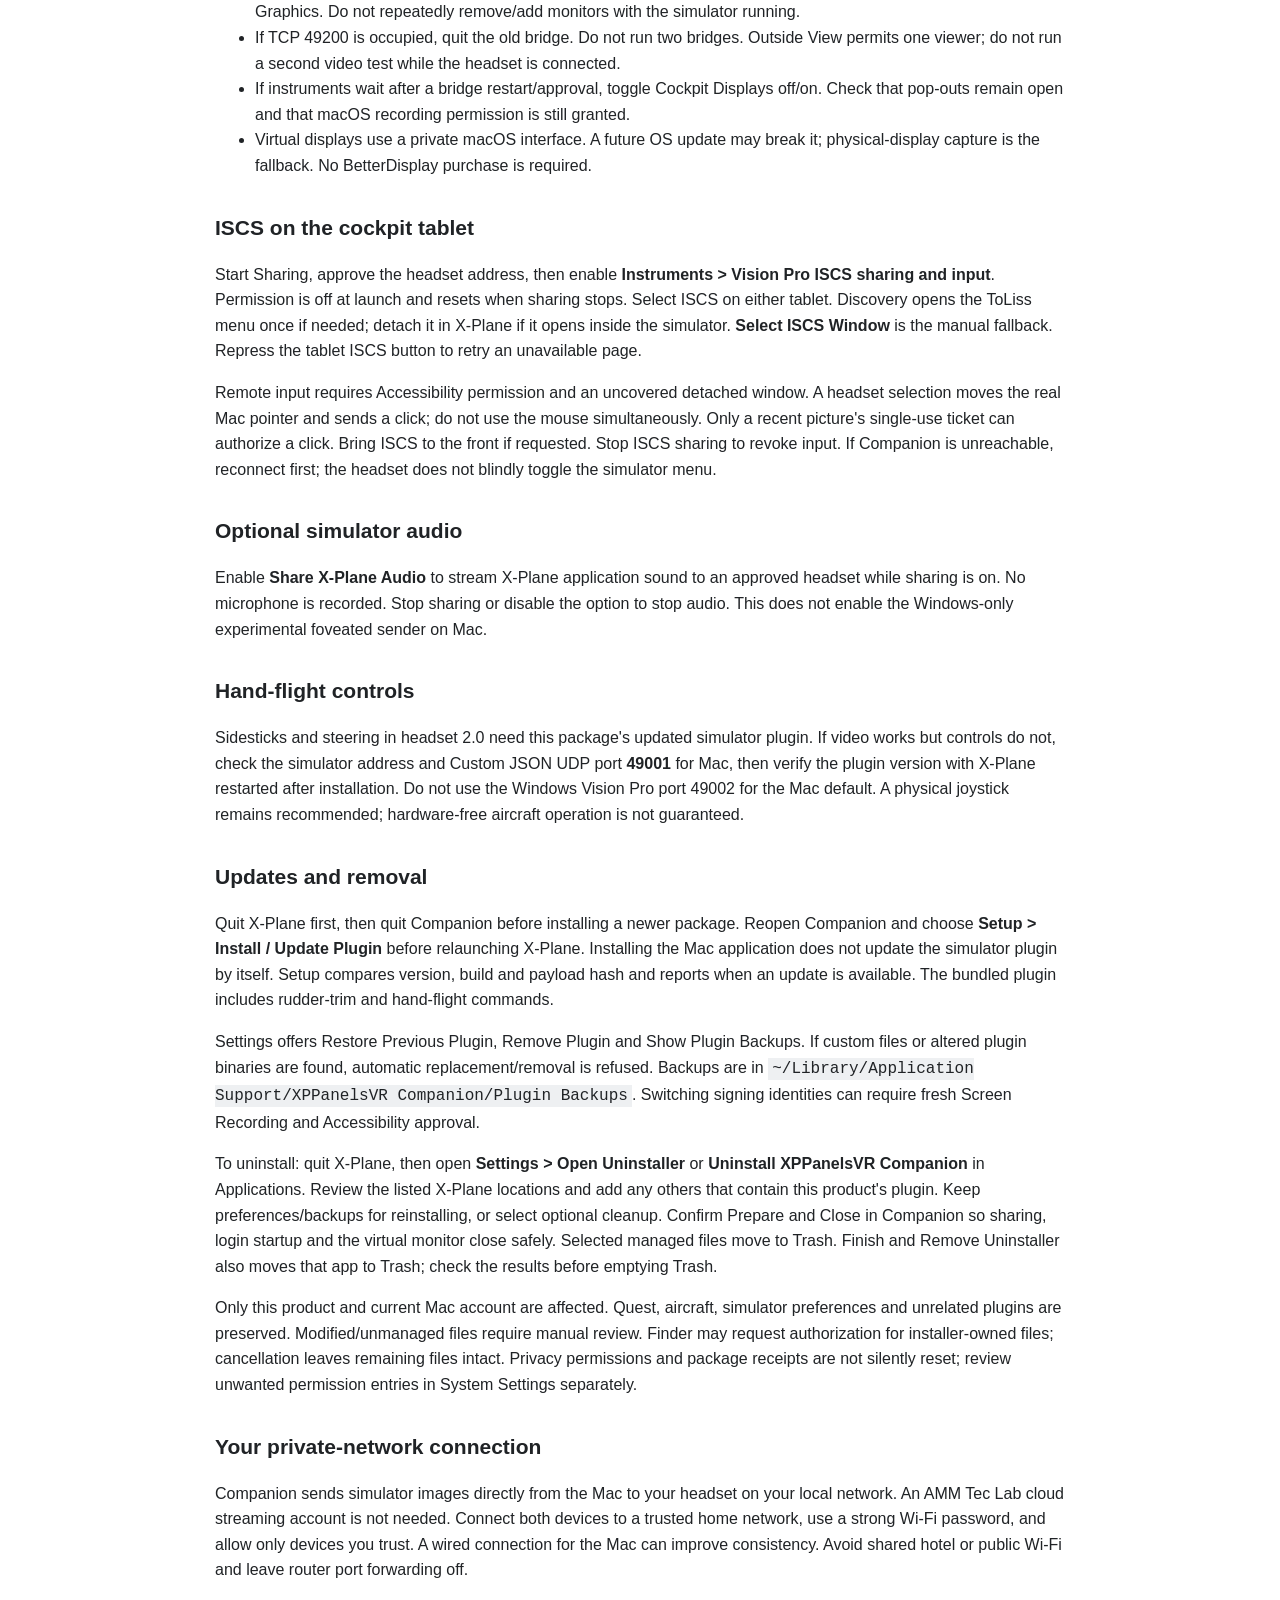
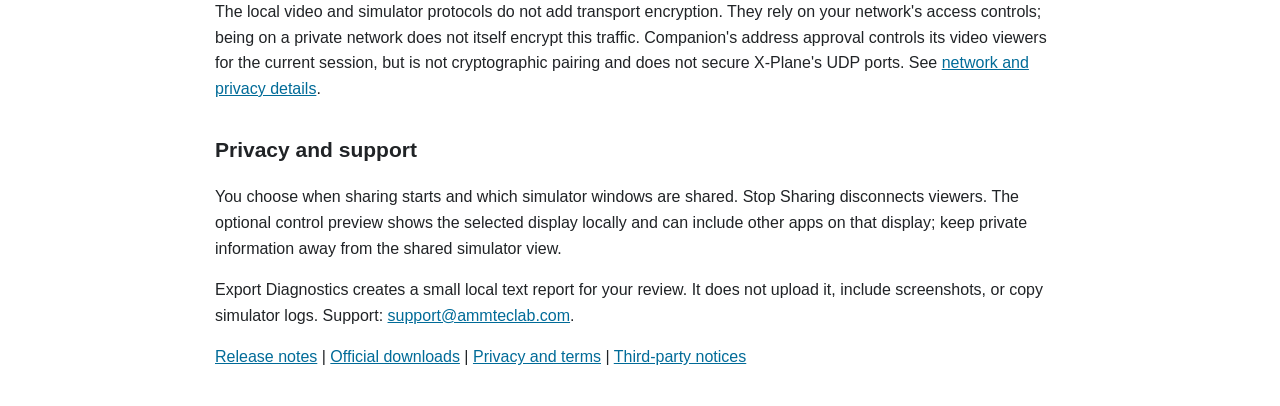
==== commit b2ab4b78: "Rebrand public contacts and website links to AMM Tec Lab" ====
--- a/Help.html
+++ b/Help.html
@@ -1,16 +1,17 @@
 <!doctype html><html lang="en"><meta charset="utf-8"><meta name="viewport" content="width=device-width">
 <title>XPPanelsVR Companion Help</title>
+<script src="analytics-config.js?v=20261106-active" defer></script><script src="download-analytics.js" defer></script>
 <style>body{font:16px/1.6 -apple-system,sans-serif;max-width:850px;margin:40px auto;padding:0 24px;color:#202326}h1{font-size:28px}h2{font-size:21px;margin-top:32px}code{background:#eef0f2;padding:2px 4px}a{color:#006b98}</style>
 <h1>XPPanelsVR Companion</h1><p>Installation and setup for Mac, version 2.0 (3). Entertainment only.</p>
 <p><strong>Matching release:</strong> Companion and its bundled plugin 2.0 (3) are prepared for headset 2.0 (3), which is now available on the App Store. The <a href="https://github.com/aldomm/XPPanelsVR-Companion/releases/tag/v0.1.2-preview">0.1.2 installer</a> remains available for the earlier headset release. Quest uses separate apps and plugins.</p>
 <p><strong>The Mac connection for your XPPanelsVR cockpit.</strong> Install Companion on the computer running X-Plane to share live instruments and Outside View with the headset app. XPPanelsVR for Apple Vision Pro is available on the App Store; Companion is a separate, directly distributed Mac application.</p>
-<p><strong>Developer ID signed and notarized by Apple.</strong> The official installer identifies Aldo Mendes Martins (AldoApps) as its publisher and includes its notarization ticket. Gatekeeper verification has passed. A first-open confirmation is normal; keep macOS security enabled. If macOS reports malware, damage or an unverifiable publisher, contact support before proceeding. <a href="https://support.apple.com/102445">Apple explains these checks</a>. Managed Macs may require administrator approval.</p>
+<p><strong>Developer ID signed and notarized by Apple.</strong> The official installer identifies Aldo Mendes Martins (previous AldoApps brand) as its publisher and includes its notarization ticket. Gatekeeper verification has passed. A first-open confirmation is normal; keep macOS security enabled. If macOS reports malware, damage or an unverifiable publisher, contact support before proceeding. <a href="https://support.apple.com/102445">Apple explains these checks</a>. Managed Macs may require administrator approval.</p>
 <h2>What is included</h2>
 <p>One Mac application contains <strong>Display Bridge</strong>, hardware-encoded outside video, an optional virtual ultrawide monitor, a small control preview, and the XPPanelsBridge simulator plugin. No BetterDisplay, DeskPad, WebFMC, compiler, Python, CMake or SDK is required on a customer's Mac.</p>
 <p>You supply macOS 15 or later, X-Plane 12, a separately licensed ToLiss A320 with working detached pop-outs, XPPanelsVR on Vision Pro, and a trusted private local network. The tested configuration uses Apple silicon; Intel and X-Plane 11 have not been verified. Aircraft licensing and pop-out restrictions still apply.</p>
 <h2>Aircraft compatibility</h2>
 <p><strong>Display Bridge is for use only with X-Plane running a ToLiss A320 or A321 aircraft.</strong> Other aircraft and simulators are not supported. Working detached operating-system pop-out windows are required. The current Mac setup has been tested with X-Plane 12.4.3 and ToLiss A320 v1.2.1; A321 and other aircraft versions still require separate verification.</p>
-<p>Display Bridge is an independent AldoApps product, not affiliated with or endorsed by ToLiss or Laminar Research. Their names identify compatibility only. You must obtain the simulator and aircraft licences separately and comply with their restrictions.</p>
+<p>Display Bridge is an independent AMM Tec Lab product, not affiliated with or endorsed by ToLiss or Laminar Research. Their names identify compatibility only. You must obtain the simulator and aircraft licences separately and comply with their restrictions.</p>
 <h2>Install</h2><ol>
 <li>Quit X-Plane, then Companion if already installed. Run the official Companion installer. It places Companion and its uninstaller in Applications; plugin installation and sharing remain under your control.</li>
 <li>If migrating from the old standalone Display Bridge or DeskPad, quit those applications after X-Plane. Companion includes their required functions; do not run duplicate bridges.</li>
@@ -48,8 +49,8 @@
 <p>Settings offers Restore Previous Plugin, Remove Plugin and Show Plugin Backups. If custom files or altered plugin binaries are found, automatic replacement/removal is refused. Backups are in <code>~/Library/Application Support/XPPanelsVR Companion/Plugin Backups</code>. Switching signing identities can require fresh Screen Recording and Accessibility approval.</p>
 <p>To uninstall: quit X-Plane, then open <strong>Settings &gt; Open Uninstaller</strong> or <strong>Uninstall XPPanelsVR Companion</strong> in Applications. Review the listed X-Plane locations and add any others that contain this product's plugin. Keep preferences/backups for reinstalling, or select optional cleanup. Confirm Prepare and Close in Companion so sharing, login startup and the virtual monitor close safely. Selected managed files move to Trash. Finish and Remove Uninstaller also moves that app to Trash; check the results before emptying Trash.</p>
 <p>Only this product and current Mac account are affected. Quest, aircraft, simulator preferences and unrelated plugins are preserved. Modified/unmanaged files require manual review. Finder may request authorization for installer-owned files; cancellation leaves remaining files intact. Privacy permissions and package receipts are not silently reset; review unwanted permission entries in System Settings separately.</p>
-<h2 id="private-network">Your private-network connection</h2><p>Companion sends simulator images directly from the Mac to your headset on your local network. An AldoApps cloud streaming account is not needed. Connect both devices to a trusted home network, use a strong Wi-Fi password, and allow only devices you trust. A wired connection for the Mac can improve consistency. Avoid shared hotel or public Wi-Fi and leave router port forwarding off.</p>
+<h2 id="private-network">Your private-network connection</h2><p>Companion sends simulator images directly from the Mac to your headset on your local network. An AMM Tec Lab cloud streaming account is not needed. Connect both devices to a trusted home network, use a strong Wi-Fi password, and allow only devices you trust. A wired connection for the Mac can improve consistency. Avoid shared hotel or public Wi-Fi and leave router port forwarding off.</p>
 <p>The local video and simulator protocols do not add transport encryption. They rely on your network's access controls; being on a private network does not itself encrypt this traffic. Companion's address approval controls its video viewers for the current session, but is not cryptographic pairing and does not secure X-Plane's UDP ports. See <a href="Privacy-and-Terms.html#network">network and privacy details</a>.</p>
 <h2>Privacy and support</h2><p>You choose when sharing starts and which simulator windows are shared. Stop Sharing disconnects viewers. The optional control preview shows the selected display locally and can include other apps on that display; keep private information away from the shared simulator view.</p>
-<p>Export Diagnostics creates a small local text report for your review. It does not upload it, include screenshots, or copy simulator logs. Support: <a href="mailto:aldoapps@gmail.com">aldoapps@gmail.com</a>.</p>
-<p><a href="Release-Notes.html">Release notes</a> | <a href="https://aldomm.github.io/XPPanelsVR-Companion/">Official downloads</a> | <a href="Privacy-and-Terms.html">Privacy and terms</a> | <a href="Third-Party-Notices.html">Third-party notices</a></p></html>
+<p>Export Diagnostics creates a small local text report for your review. It does not upload it, include screenshots, or copy simulator logs. Support: <a href="mailto:support@ammteclab.com">support@ammteclab.com</a>.</p>
+<p><a href="Release-Notes.html">Release notes</a> | <a href="https://xppvision.ammteclab.com/">Official downloads</a> | <a href="Privacy-and-Terms.html">Privacy and terms</a> | <a href="Third-Party-Notices.html">Third-party notices</a></p></html>
